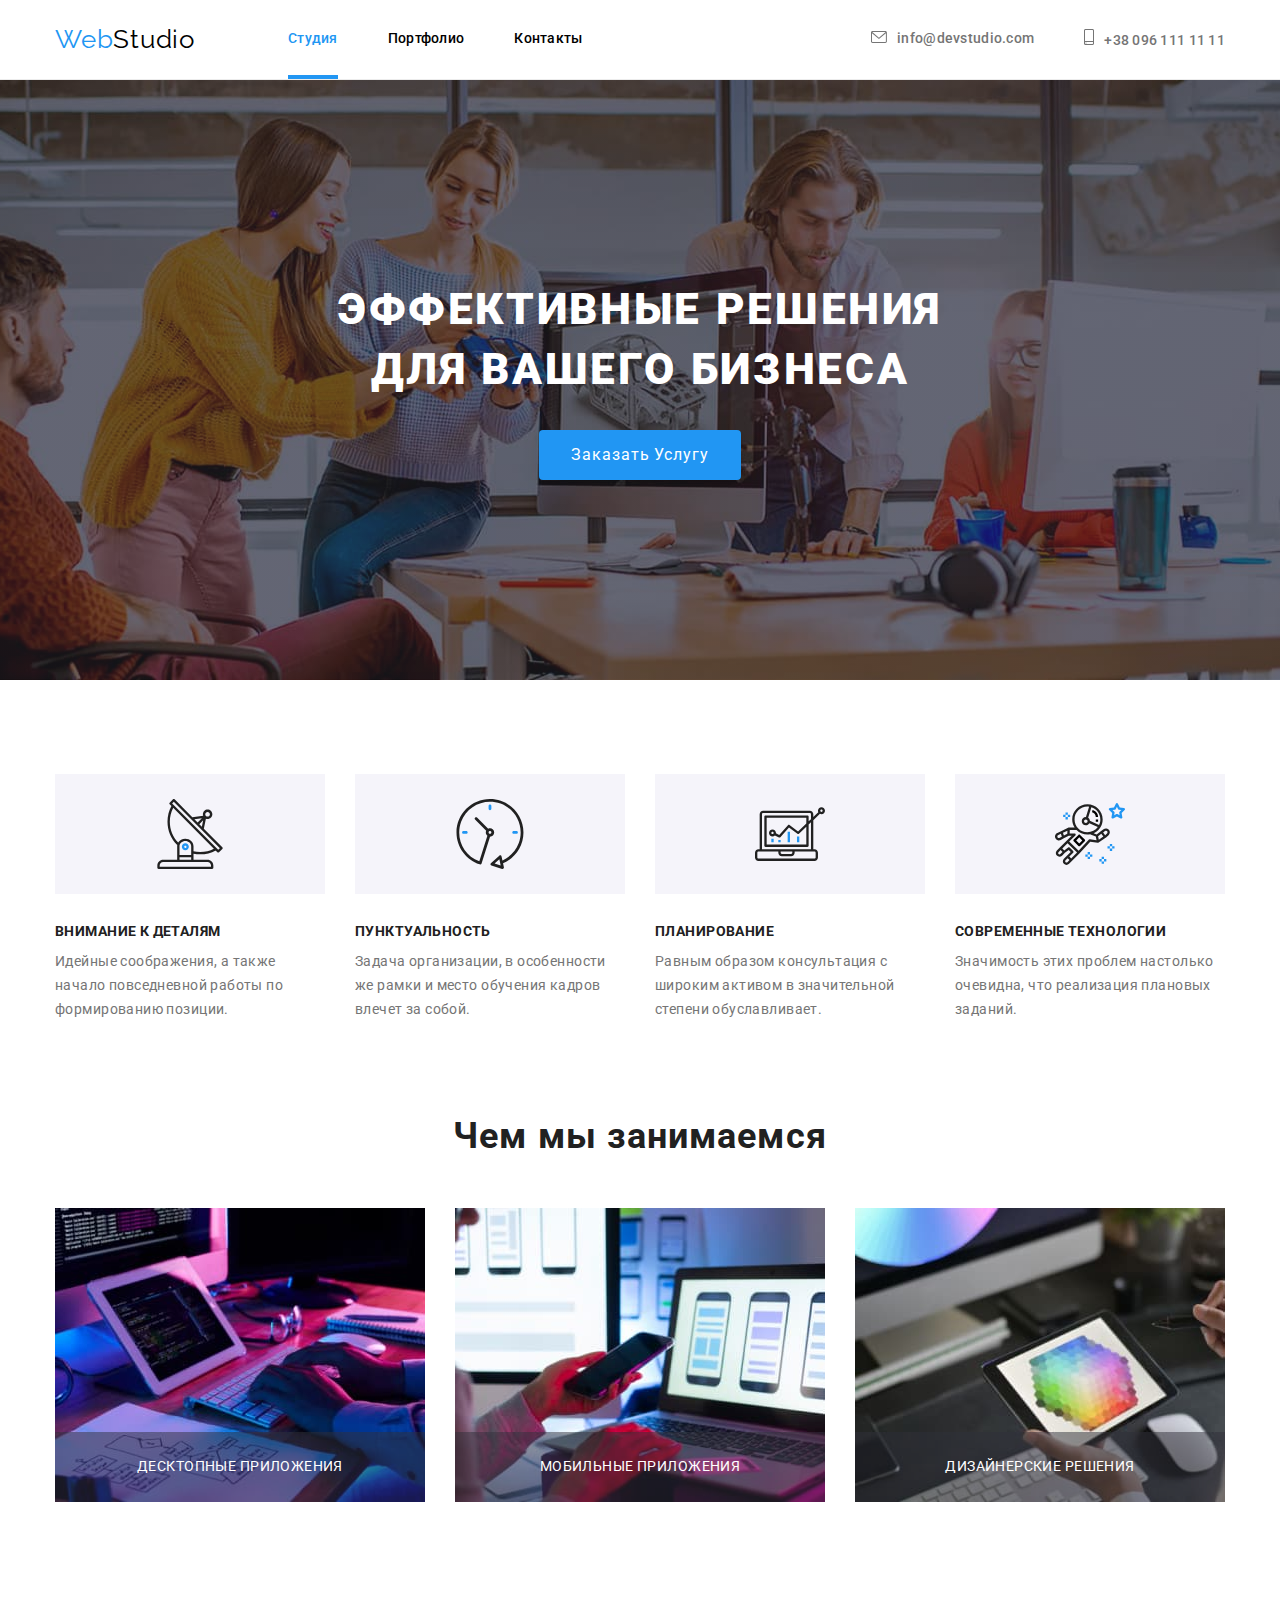
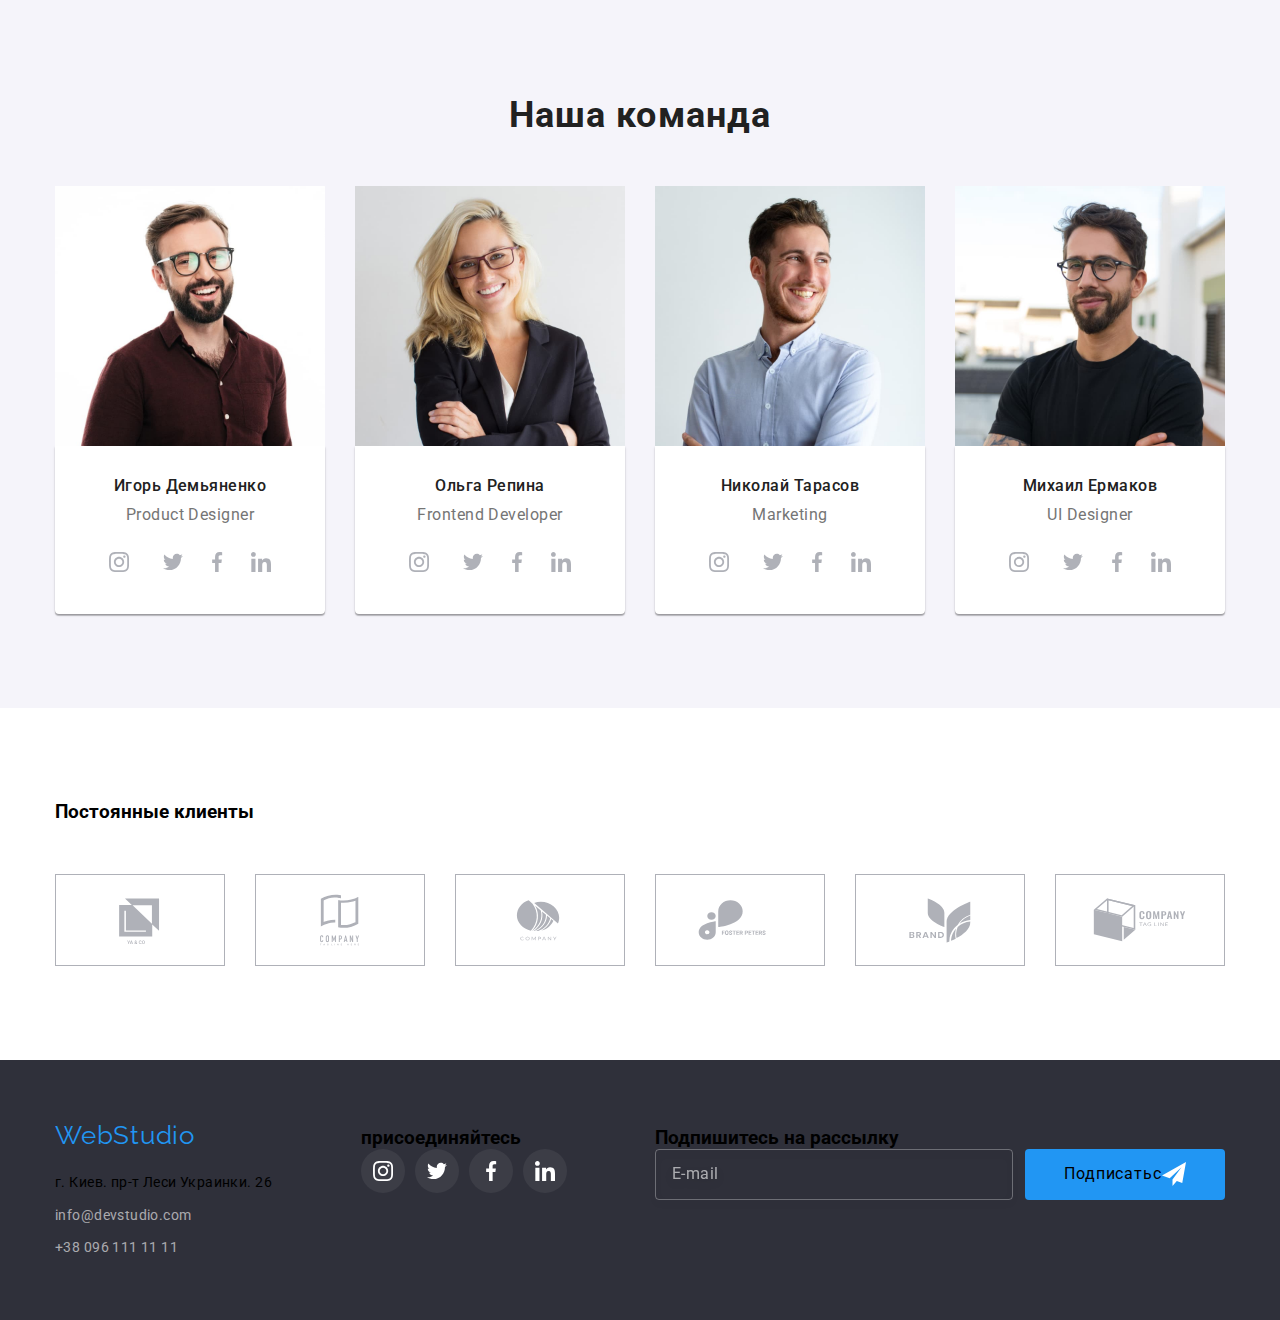
==== index.html @ 39403538 "start work with BEM" ====
<!DOCTYPE html>
<html lang="ru">
  <head>
    <meta charset="UTF-8" />
    <meta http-equiv="X-UA-Compatible" content="IE=edge" />
    <meta name="viewport" content="width=device-width, initial-scale=1.0" />
    <title>WebStudio</title>
    <link rel="stylesheet" href="https://fonts.googleapis.com/css2?family=Raleway:wght@700&family=Roboto:wght@400;500;700;900&display=swap">
    <link rel="stylesheet" href="https://cdnjs.cloudflare.com/ajax/libs/modern-normalize/1.0.0/modern-normalize.min.css" />
    <link rel="stylesheet" href="./style.css">
    <link rel="stylesheet" href="./css/main.min.css">
  </head>
  <body>
    <!--main header-->
    <header class="head">
      <div class="head__elements container">
      <a class="logo head__logo link" href="WebStudio">Web<span class="logo__word logo__word--dark">Studio</span></a>
      <nav>
        <ul class="nav-list nav list">
          <li class="nav__item"><a class="nav__link nav__link--active link" href="./index.html">Студия</a></li>
          <li class="nav__item"><a class="nav__link link" href="./portfolio.html">Портфолио</a></li>
          <li class="nav__item"><a class="nav__link link" href="Контакты">Контакты</a></li>
        </ul> 
      </nav>
        <ul class="contacts head__contacts list">
        <li class="contacts__item"><a class="contacts__link link" href="mailto:info@devstudio.com">
          <svg class="contacts__icon" width="16px" height="12px">
            <use href="./images/icons.svg#icon-envelope"></use>
          </svg>info@devstudio.com</a></li>
        <li class="contacts__item"><a class="contacts__link link" href="tel:+380961111111">
          <svg class="contacts__icon" width="10px" height="16px">
            <use href="./images/icons.svg#icon-smartphone"></use>
          </svg>+38 096 111 11 11</a></li>
      </ul>
    </div>
    </header>
    <main>
    <!--main section 1 hero-->
        <section class="hero">
          <div class="container">
          <h1 class="hero__title" > Эффективные решения для вашего бизнеса</h1>
          <button class="btn__hero btn" type="button" data-modal-open >Заказать услугу</button>
        </div>
      </section>
        <!--main section 2 features-->
        <section class="section">
          <div class="container">
           <h2 class="second-title visually-hidden" >Как ми роботаем</h2>
           <ul class="specialiti list">
             <li class="specialiti__item specialiti__item--features">
               <div class="specialiti__icons">
                 <svg width="70px" height="70px">
                  <use href="./images/icons.svg#icon-antenna" ></use>
                 </svg>
               </div>
              <h3 class="specialiti__title-features third-title">Внимание к деталям</h3>
             <p class="specialiti__text-features">Идейные соображения, а также начало повседневной работы по формированию позиции.</p>
             </li>
             <li class="specialiti__item specialiti__item--features">
              <div class="specialiti__icons">
                <svg width="70px" height="70px">
                  <use href="./images/icons.svg#icon-clock" ></use>
                </svg>
              </div> 
              <h3 class="specialiti__title-features third-title">Пунктуальность</h3>
             <p class="specialiti__text-features">Задача организации, в особенности же рамки и место обучения кадров влечет за собой.</p>
             </li>
             <li class="specialiti__item specialiti__item--features">
              <div class="specialiti__icons">
                <svg width="70px" height="70px">
                  <use href="./images/icons.svg#icon-diagram"></use>
                </svg>
              </div>
              <h3 class="specialiti__title-features third-title">Планирование</h3>
             <p class="specialiti__text-features">Равным образом консультация с широким активом в значительной степени обуславливает.</p>
             </li>    
             <li class="specialiti__item specialiti__item--features">
              <div class="specialiti__icons">
                <svg width="70px" height="70px">
                  <use href="./images/icons.svg#icon-astronaut"></use>
                </svg>
              </div> 
              <h3 class="specialiti__title-features third-title">Современные технологии</h3>
             <p class="specialiti__text-features">Значимость этих проблем настолько очевидна, что реализация плановых заданий.</p>
             </li>        
            </ul> 
            </div>
          </section>
          <!--main section 3 what wi do-->
            <section class="section-what-we-do">
             <div class="container">
              <h2  class="second-title second-title--what-we-do">Чем мы занимаемся</h2>
             <ul class="grade list">
                 <li class="grade__item">
                  <div class="grade__blok">
                    <img src="images/box1.jpg" alt="фото роботи на компётере"
                   width="370" height="294">
                   <p class="grade__text">Десктопные приложения</p>
                  </div>
                </li>
                 <li class="grade__item">
                 <div class="grade__blok">
                   <img src="images/box2.jpg" alt="фото роботи на компётере2"
                   width="370" height="294">
                   <p class="grade__text">Мобильные приложения</p>
                 </div>
                </li>
                 <li class="grade__item">
                  <div class="grade__blok">
                   <img src="images/box3.jpg" alt="фото роботи на планшете"
                   width="370" height="294">
                    <p class="grade__text">Дизайнерские решения</p>
                 </div>
                 </li>
             </ul>
             </div>
            </section>
          <!--main section 4 our team-->
          <section class="section section-our-team">
             <div class="container">
             <h2 class="second-title second-title--our-team">Наша команда</h2>
            <ul class="specialiti list">
             <li class="specialiti__item">
               <img class="image" src="images/img1.jpg" alt="фото Игоря"
               width="270" height="260">
               <div class="specialiti__blok-text-elements">
               <h3 class="specialiti__title-our-team">Игорь Демьяненко</h3>
               <p class="specialiti__text-our-team" lang="en">Product Designer</p>
              <ul class="social-links list">
                <li class="social-links__item">
                  <a class="social-links__link social-links__link--our-team link" href="">
                    <svg class="social-links__icon" width="20px" height="20px">
                      <use href="./images/icons.svg#icon-instagram"></use>
                    </svg>
                  </a>
                </li>
                <li class="social-links">
                  <a class="social-links__link social-links__link--our-team link" href="">
                    <svg class="social-links__icon" width="20px" height="20px">
                      <use href="./images/icons.svg#icon-twitter"></use>
                    </svg>
                  </a>
                </li>
                <li class="social-links">
                  <a class="social-links__link social-links__link--our-team link" href="">
                    <svg class="social-links__icon" width="20px" height="20px">
                      <use href="./images/icons.svg#icon-facebook"></use>
                    </svg>
                  </a>
                </li>
                <li class="social-links">
                  <a class="social-links__link social-links__link--our-team link" href="">
                    <svg class="social-links__icon" width="20px" height="20px">
                      <use href="./images/icons.svg#icon-linkedin"></use>
                    </svg>
                  </a>
                </li>
              </ul>
              </div>
              </li>
             <li class="specialiti__item">
              <img class="image" src="images/img2.jpg" alt="фото Ольги"
              width="270" height="260">
              <div class="specialiti__blok-text-elements">
              <h3 class="specialiti__title-our-team">Ольга Репина</h3>
              <p class="specialiti__text-our-team" lang="en">Frontend Developer</p>
              <ul class="social-links list">
                <li class="social-links__item">
                  <a class="social-links__link social-links__link--our-team link" href="">
                    <svg class="social-links__icon" width="20px" height="20px">
                      <use href="./images/icons.svg#icon-instagram"></use>
                    </svg>
                  </a>
                </li>
                <li class="social-links">
                  <a class="social-links__link social-links__link--our-team link" href="">
                    <svg class="social-links__icon" width="20px" height="20px">
                      <use href="./images/icons.svg#icon-twitter"></use>
                    </svg>
                  </a>
                </li>
                <li class="social-links">
                  <a class="social-links__link social-links__link--our-team link" href="">
                    <svg class="social-links__icon" width="20px" height="20px">
                      <use href="./images/icons.svg#icon-facebook"></use>
                    </svg>
                  </a>
                </li>
                <li class="social-links">
                  <a class="social-links__link social-links__link--our-team link" href="">
                    <svg class="social-links__icon" width="20px" height="20px">
                      <use href="./images/icons.svg#icon-linkedin"></use>
                    </svg>
                  </a>
                </li>
              </ul>
              </div>
            </li>
             <li class="specialiti__item">
              <img class="image" src="images/img3.jpg" alt="фото Николая"
              width="270" height="260">
             <div class="specialiti__blok-text-elements">
              <h3 class="specialiti__title-our-team">Николай Тарасов</h3>
              <p class="specialiti__text-our-team" lang="en">Marketing</p>
            <ul class="social-links list">
              <li class="social-links__item">
                <a class="social-links__link social-links__link--our-team link" href="">
                  <svg class="social-links__icon" width="20px" height="20px">
                    <use href="./images/icons.svg#icon-instagram"></use>
                  </svg>
                </a>
              </li>
              <li class="social-links">
                <a class="social-links__link social-links__link--our-team link" href="">
                  <svg class="social-links__icon" width="20px" height="20px">
                    <use href="./images/icons.svg#icon-twitter"></use>
                  </svg>
                </a>
              </li>
              <li class="social-links">
                <a class="social-links__link social-links__link--our-team link" href="">
                  <svg class="social-links__icon" width="20px" height="20px">
                    <use href="./images/icons.svg#icon-facebook"></use>
                  </svg>
                </a>
              </li>
              <li class="social-links">
                <a class="social-links__link social-links__link--our-team link" href="">
                  <svg class="social-links__icon" width="20px" height="20px">
                    <use href="./images/icons.svg#icon-linkedin"></use>
                  </svg>
                </a>
              </li>
            </ul>
              </div>
            </li>
            <li class="specialiti__item">
              <img class="image" src="images/img4.jpg" alt="фото Михаила"
              width="270" height="260">
              <div class="specialiti__blok-text-elements">
              <h3 class="specialiti__title-our-team">Михаил Ермаков</h3>
              <p class="specialiti__text-our-team" lang="en">UI Designer</p>
              <ul class="social-links list">
                <li class="social-links__item">
                  <a class="social-links__link social-links__link--our-team link" href="">
                    <svg class="social-links__icon" width="20px" height="20px">
                      <use href="./images/icons.svg#icon-instagram"></use>
                    </svg>
                  </a>
                </li>
                <li class="social-links">
                  <a class="social-links__link social-links__link--our-team link" href="">
                    <svg class="social-links__icon" width="20px" height="20px">
                      <use href="./images/icons.svg#icon-twitter"></use>
                    </svg>
                  </a>
                </li>
                <li class="social-links">
                  <a class="social-links__link social-links__link--our-team link" href="">
                    <svg class="social-links__icon" width="20px" height="20px">
                      <use href="./images/icons.svg#icon-facebook"></use>
                    </svg>
                  </a>
                </li>
                <li class="social-links">
                  <a class="social-links__link social-links__link--our-team link" href="">
                    <svg class="social-links__icon" width="20px" height="20px">
                      <use href="./images/icons.svg#icon-linkedin"></use>
                    </svg>
                  </a>
                </li>
              </ul>
              </div>
            </li>
           </ul>
            </div>
          </section>
      <!--main section 5  regular customers -->
      <section class="section">
        <div class="container">
          <h3 class="title-section regular-customers-title">Постоянные клиенты</h3>
          <ul class="list regular-customers-list">
            <li class="regular-customers-item">
              <a class="regular-customers-links" href="">
                <svg class="regular-customers-icons" width="106px" height="60px">
                  <use href="./images/icons.svg#icon-compani-one"></use>
                </svg>
              </a>
            </li>
            <li class="regular-customers-item">
              <a class="regular-customers-links" href="">
                <svg class="regular-customers-icons" width="106px" height="60px">
                  <use href="./images/icons.svg#icon-compani-two"></use>
                </svg>
              </a>
            </li>
            <li class="regular-customers-item">
              <a class="regular-customers-links" href="">
                <svg class="regular-customers-icons" width="106px" height="60px">
                  <use href="./images/icons.svg#icon-compani-three"></use>
                </svg>
              </a>
            </li>
            <li class="regular-customers-item">
              <a class="regular-customers-links" href="">
                <svg class="regular-customers-icons" width="106px" height="60px">
                  <use href="./images/icons.svg#icon-compani-four"></use>
                </svg>
              </a>
            </li>
            <li class="regular-customers-item">
              <a class="regular-customers-links" href="">
                <svg class="regular-customers-icons" width="106px" height="60px">
                  <use href="./images/icons.svg#icon-compani-five"></use>
                </svg>
              </a>
            </li>
            <li class="regular-customers-item">
              <a class="regular-customers-links" href="">
                <svg class="regular-customers-icons" width="106px" height="60px">
                  <use href="./images/icons.svg#icon-compani-six"></use>
                </svg>
              </a>
            </li>
          </ul>
        </div>
      </section>
      </main>
      <!--main footer-->
      <footer class="vault">
        <div class="container">
          <div class="vault-section">
            <div>
        <a class="link logo logo-footer" href="WebStudio">Web<span class="logo-word-light">Studio</span></a>
        <address> 
         <ul class="list">
            <li class="vault-item"><a class="link google-address" href="https://goo.gl/maps/u1JJwSSeLyqYVt8B6" target="blank" rel="noreferrer noopener">г.
                Киев. пр-т
                Леси Украинки. 26</a></li>
            <li class="vault-item "><a class="link vault-contact" href="mailto:info@devstudio.com">info@devstudio.com</a></li>
            <li class="vault-item "><a class="link vault-contact" href="tel:+380961111111">+38 096 111 11 11</a></li>
          </ul>
        </address>
        </div>
        <div>
        <h3 class="title-features-and-vault title-vault">присоединяйтесь</h3>
        <ul class="vault-list-icons list">
          <li class="vault-item-icons">
            <a class="vault-social-links" href="">
              <svg class="vault-content-icons" width="20px" height="20px">
                <use href="./images/icons.svg#icon-instagram"></use>
              </svg>
            </a>
          </li>
          <li class="vault-item-icons">
            <a class="vault-social-links" href="">
              <svg class="vault-content-icons" width="20px" height="20px">
                <use href="./images/icons.svg#icon-twitter"></use>
              </svg>
            </a>
          </li>
          <li class="vault-item-icons">
            <a class="vault-social-links" href="">
              <svg class="vault-content-icons" width="20px" height="20px">
                <use href="./images/icons.svg#icon-facebook"></use>
              </svg>
            </a>
          </li>
          <li class="vault-item-icons">
            <a class="vault-social-links" href="">
              <svg class="vault-content-icons" width="20px" height="20px">
                <use href="./images/icons.svg#icon-linkedin"></use>
              </svg>
            </a>
          </li>
        </ul>
        </div>
        <div>
          <form class="form-vault" action="www.rect.com" name="our customers">
            <h3 class="title-features-and-vault title-vault">Подпишитесь на рассылку</h3>
            <span class="position-btn-input">
            <input class="vault-input" type="email" name="user-address-email" pattern="/^[]+@]+\.[]$/i" title="petrenko12p@gmail.com" placeholder="E-mail">
            <button class="vault-form-btn" type="submit">Подписатьс
              <svg class="vault-form-icon" width="24px" height="24px">
             <use href="./images/icons.svg#icon-telegram"></use>
             </svg></button>
             </span>
          </form>
        </div>
        </div>
      </div>
      </footer>
      <!--section modal window-->
      <div class="backdrop is-hidden" data-modal >
        <div class="modalwindow">
          <button class="modalwindow-btn-close" type="button" data-modal-close >
          <svg class="close-button" width="18px" height="18px" >
            <use href="./images/icons.svg#icon-close-black" ></use>
          </svg>
         </button>
         <form class="form" action="www.bigboss.com" name="our customers" >
          <h1 class="title-form">Оставьте свои данные, мы вам перезвоним</h1>
         <label class="discription-text-label">
          Имя
         <span class="form-box-svg">
          <input class="discription-input" autofocus type="text" name="user-name" pattern="[A-Za-zА-Яа-я ]{100}+" title="Петро Петренко">
          <svg class="form-icon" width="18px" height="18px">
            <use href="./images/icons.svg#icon-person-black"></use>
           </svg>
         </span>
          </label>
         <label class="discription-text-label">
          Телефон
         <span class="form-box-svg"> 
          <input class="discription-input" type="tel" name="user-phone" pattern="[0-9]{3}-[0-9]{3}-[0-9]{2}-[0-9]{2}" title="099-099-00-99">
          <svg class="form-icon" width="18px" height="18px">
            <use href="./images/icons.svg#icon-phone-black"></use>
          </svg>
         </span>
         </label>
         <label class="discription-text-label">
          Почта
         <span class="form-box-svg">
          <input class="discription-input" type="email" name="user-address-email" pattern="/^[]+@]+\.[]$/i" title="petrenko12p@gmail.com">
          <svg class="form-icon" width="18px" height="18px">
            <use href="./images/icons.svg#icon-email-black"></use>
          </svg>
         </span>
         </label>
         <label class="discription-text-label">
          Комментарий
          <textarea class="comment" name="user-comment" placeholder="Введите текст"></textarea>
         </label>
          <label class="label-checkebox ">
          <input class="input-checkebox visually-hidden" type="checkbox" >
          <svg class="icon-checekebox" width="11px" height="8px">
               <use href="./images/icons.svg#icon-vector"></use>
          </svg>
        
          Соглашаюсь с рассылкой и принимаю 
          <a class="link-checkebox" href="#">Условия договора</a>
         </label>
          <button class="btn-form" type="submit">Отправить</button>
         </form>
        </div>
      </div>
      <script src="./js/modal.js"></script>
  </body>
</html>
---- style.css ----
:root {
  --hover-focus-color-others: #2196f3;
  --hover-focus-color-importmant-button: #188ce8;
  --akcent-color: #2196f3;
  --title-color-light: #ffffff;
  --title-color-dark: #212121;
  --text-color-dark: #757575;
  --contacts-color-dark: #757575;
  --contacts-color-light: rgba(255, 255, 255, 0.6);
  --logo-word-dark: #000000;
  --logo-word-light: #ffffff;
  --text-color-light: #ffffff;
  --border-color: #ececec;
  --background-color: #f5f4fa;
  --transition-duration: 250ms;
  --transition-timing-function: cubic-bezier(0.4, 0, 0.2, 1);
}
body {
  font-family: "roboto", sans-serif;
  margin: 0;
}
h1,
h2,
h3,
h4,
h5,
h6,
ul,
p {
  margin: 0;
  padding: 0;
}
.image {
  display: block;
}
address {
  font-style: inherit;
}
.container {
  width: 1200px;
  padding-left: 15px;
  padding-right: 15px;
  margin: 0 auto;
}
.section {
  padding-top: 94px;
  padding-bottom: 94px;
}
.list {
  list-style: none;
}
.link {
  text-decoration: none;
}
.second-title {
  font-size: 36px;
  line-height: 1.17;
  text-align: center;
  letter-spacing: 0.03em;
  color: var(--title-color-dark);
}
.third-title {
  font-size: 14px;
  line-height: 1.14;
  letter-spacing: 0.03em;
  text-transform: uppercase;
}
.visually-hidden {
  position: absolute;
  width: 1px;
  height: 1px;
  overflow: hidden;
  border: 0;
  padding: 0;
  clip: rect(0, 0, 0, 0);
  clip-path: inset(50%);
  margin: -1px;
}
.logo__word--light {
  color: var(--logo-word-light);
}

/*----------------------------main and portfolio page header ---------------------------*/
.head {
  padding-top: 24px;
  padding-bottom: 24px;
  align-items: center;
  border-bottom: 1px solid var(--border-color);
}
.head__elements {
  display: flex;
  align-items: center;
}
.logo {
  font-family: "Raleway", sans-serif;
  font-size: 26px;
  line-height: 1.19em;
  letter-spacing: 0.03em;
  color: var(--akcent-color);
}
.head__logo {
  margin-right: 93px;
}
.logo__word {
  display: inline-block;
}

.logo__word--dark {
  color: var(--logo-word-dark);
}
.nav-list {
  display: flex;
}
.nav__item {
  font-weight: 500;
  font-size: 14px;
  line-height: 1.14;
  letter-spacing: 0.02em;
  text-transform: capitalize;
  position: relative;
  color: var(--title-color-third);
}
.nav__item:not(:last-child) {
  margin-right: 50px;
}
.nav__link {
  transition: color var(--transition-duration) var(--transition-timing-function);
  color: currentColor;
}
.nav__link:hover,
.nav__link:focus {
  color: var(--hover-focus-color-others);
}
.nav__link--active {
  color: var(--hover-focus-color-others);
}
.nav__link--active::after {
  content: "";
  width: 100%;
  height: 4px;
  background-color: var(--akcent-color);
  display: block;
  position: absolute;
  bottom: -32px;
}
.head__contacts {
  margin-left: auto;
  display: flex;
  justify-content: center;
  align-items: center;
}
.contacts__item {
  font-weight: 500;
  font-size: 14px;
  line-height: 1.14;
  letter-spacing: 0.02em;
  color: var(--contacts-color-dark);
}
.contacts__item:not(:last-child) {
  margin-right: 50px;
}
.contacts__link {
  transition: color var(--transition-duration) var(--transition-timing-function);
  color: currentColor;
}
.contacts__link:hover,
.contacts__link:focus {
  color: var(--hover-focus-color-others);
}
.contacts__link:hover .contacts__icon,
.contacts__link:focus .contacts__icon {
  fill: var(--hover-focus-color-others);
}
.contacts__icon {
  margin-right: 10px;
  fill: var(--contacts-color-dark);
  transition: fill var(--transition-duration) var(--transition-timing-function);
}
/*-----------------------------main page section 1 hero------------------------------*/
.hero {
  padding-top: 200px;
  padding-bottom: 200px;
  background-color: #2f303a;
  background-image: linear-gradient(
      rgba(47, 48, 58, 0.4),
      rgba(47, 48, 58, 0.4)
    ),
    url(../images/bg-img.jpg);
  background-repeat: no-repeat;
  background-position: center;
  background-size: cover;
}
.hero__title {
  display: block;
  margin: 0 auto;
  margin-bottom: 30px;
  width: 696px;
  font-weight: 900;
  font-size: 44px;
  line-height: 1.36;
  text-align: center;
  text-transform: uppercase;
  letter-spacing: 0.06em;
  color: var(--title-color-light);
}
.btn {
  font-family: inherit;
  text-align: center;
  text-transform: capitalize;
  border: 0;
  border-radius: 4px;
  cursor: pointer;
  color: var(--title-color-third);
  background-color: var(--background-color);
  transition: color var(--transition-duration) var(--transition-timing-function),
    background-color var(--transition-duration)
      var(--transition-timing-function),
    box-shadow var(--transition-duration) var(--transition-timing-function);
}

.btn__hero {
  display: block;
  margin: 0 auto;
  padding: 10px 32px;
  line-height: 1.88;
  letter-spacing: 0.06em;
  background-color: var(--akcent-color);
  color: var(--text-color-light);
  box-shadow: 0px 4px 4px rgba(0, 0, 0, 0.15);
}
.btn__hero:hover,
.btn__hero:focus {
  background-color: var(--hover-focus-color-importmant-button);
}

/*---------------------------main page section 2 features----------------------*/
.specialiti {
  display: flex;
}
.specialiti__item {
  margin-right: 30px;
}
.specialiti__item:nth-child(4n + 4) {
  margin-right: 0px;
}
.specialiti__item--features {
  width: 270px;
}
.specialiti__icons {
  background-color: var(--background-color);
  margin-bottom: 30px;
  height: 120px;
  padding: 25px 100px;
}
.specialiti__title-features {
  margin-bottom: 10px;
  color: var(--title-color-dark);
}
.specialiti__text-features {
  letter-spacing: 0.03em;
  font-size: 14px;
  line-height: 1.71;
  color: var(--text-color-dark);
}
/*  -----main page section 3------------- */
.section-what-we-do {
  padding-bottom: 94px;
}
.second-title--what-we-do {
  margin-bottom: 50px;
}
.grade {
  display: flex;
  flex-wrap: wrap;
  margin-top: -30px;
  margin-left: -30px;
}
.grade__item {
  margin-top: 30px;
  margin-left: 30px;
  flex-basis: calc(100% / 3 - 30px);
}
.grade__blok {
  position: relative;
}
.grade__text {
  display: flex;
  justify-content: center;
  align-items: center;
  font-size: 14px;
  line-height: 1.14em;
  letter-spacing: 0.03em;
  text-transform: uppercase;
  color: var(--text-color-light);
  width: 100%;
  min-height: 70px;
  background-color: #2f303a80;
  position: absolute;
  top: 224px;
}
/*-------------------main page section 4 oue team---------------------------*/
.section-our-team {
  background-color: var(--background-color);
}
.second-title--our-team {
  margin-bottom: 50px;
}
.specialiti__item {
  margin-right: 30px;
}
.specialiti__item:nth-child(4n + 4) {
  margin-right: 0px;
}
.specialiti__blok-text-elements {
  box-shadow: 0px 1px 3px rgba(0, 0, 0, 0.12), 0px 1px 1px rgba(0, 0, 0, 0.14),
    0px 2px 1px rgba(0, 0, 0, 0.2);
  border-radius: 0px 0px 4px 4px;
  background-color: #ffffff;
  padding-top: 30px;
  padding-bottom: 30px;
}
.specialiti__title-our-team {
  font-weight: 500;
  font-size: 16px;
  line-height: 1.19;
  letter-spacing: 0.03em;
  color: var(--title-color-dark);
  text-align: center;
  margin-bottom: 10px;
}
.specialiti__text-our-team {
  font-size: 16px;
  line-height: 1.19;
  letter-spacing: 0.03em;
  color: var(--text-color-dark);
  text-align: center;
  margin-bottom: 16px;
}
.social-links {
  display: flex;
  justify-content: center;
}
.social-links__item {
  display: flex;
  justify-content: center;
  align-items: center;
}
.social-links__item:not(:last-child) {
  margin-right: 10px;
}
.social-links__link {
  width: 44px;
  height: 44px;
  border-radius: 50%;
  transition: background-color var(--transition-duration)
    var(--transition-timing-function);
}
.social-links__icon {
  width: 44px;
  height: 44px;
  fill: #afb1b8;
  padding: 12px;
  transition: fill var(--transition-duration) var(--transition-timing-function);
}
.social-links__link--our-team:hover,
.social-links__link--our-team:focus {
  background-color: var(--hover-focus-color-others);
}
.social-links__link--our-team:hover .social-links__icon,
.social-links__link--our-team:focus .social-links__icon {
  fill: #ffffff;
}

/* ------------------main page section 5 regular customers---------------- */
.regular-customers-title {
  margin-bottom: 50px;
}
.regular-customers-list {
  display: flex;
}

.regular-customers-item {
  width: 170px;
  height: 92px;
}
.regular-customers-item:not(:last-child) {
  margin-right: 30px;
}
.regular-customers-links {
  width: 100%;
  height: 100%;
  display: flex;
  border: 1px solid #afb1b8;
  padding: 16px 32px;
  transition: border-color var(--transition-duration)
    var(--transition-timing-function);
}
.regular-customers-icons {
  fill: #afb1b8;
  transition: fill var(--transition-duration) var(--transition-timing-function);
}
.regular-customers-links:hover,
.regular-customers-links:focus {
  border-color: var(--hover-focus-color-others);
}
.regular-customers-links:hover .regular-customers-icons,
.regular-customers-links:focus .regular-customers-icons {
  fill: var(--hover-focus-color-others);
}
/*--------------------------------main and portfolio footer-------------------*/
.vault {
  background-color: #2f303a;
  padding-top: 60px;
  padding-bottom: 60px;
}
.vault-section {
  display: flex;
  align-items: baseline;
  justify-content: space-between;
}
.logo-footer {
  display: block;
  margin-bottom: 20px;
}
.vault-item {
  font-size: 14px;
  line-height: 1.71em;
  letter-spacing: 0.03em;
}
.google-address {
  transition: color var(--transition-duration) var(--transition-timing-function);
}
.vault-contact {
  transition: color var(--transition-duration) var(--transition-timing-function);
}
.vault-item > a.link.google-address {
  color: var(--color-text);
}
.vault-item > a.link.google-address:hover,
.vault-item > a.link.google-address:focus {
  color: var(--hover-focus-color-others);
}
.vault-item:not(:last-child) {
  margin-bottom: 9px;
}
.vault-item > a:link {
  color: var(--contacts-color-light);
}
.vault-item > a:hover,
.vault-item > a:focus {
  color: var(--hover-focus-color-others);
}
.title-vault {
  color: var(--color-text);
}
.vault-list-icons {
  display: flex;
}
.vault-item-icons {
  display: flex;
  justify-content: center;
  align-items: center;
}
.vault-item-icons:not(:last-child) {
  margin-right: 10px;
}
.vault-social-links {
  width: 44px;
  height: 44px;
  border-radius: 50%;
  background-color: #ffffff10;
  transition: background-color var(--transition-duration)
    var(--transition-timing-function);
}
.vault-social-links:hover,
.vault-social-links:focus {
  background-color: var(--hover-focus-color-others);
}
.vault-content-icons {
  width: 44px;
  height: 44px;
  fill: #ffffff;
  padding: 12px;
}

.position-btn-input {
  display: flex;
}
.vault-input {
  cursor: pointer;
  min-width: 358px;
  min-height: 50px;
  margin-right: 12px;
  background-color: transparent;
  border: 1px solid rgba(255, 255, 255, 0.3);
  box-sizing: border-box;
  filter: drop-shadow(0px 4px 4px rgba(0, 0, 0, 0.15));
  border-radius: 4px;
  padding: 15px 16px;
  color: var(--akcent-color);
  transition: border-color var(--transition-duration)
    var(--transition-timing-function);
}
.vault-input::placeholder {
  font-size: 16px;
  line-height: 1.25em;
  letter-spacing: 0.03em;
  color: rgba(255, 255, 255, 0.6);
}
.vault-input:hover,
.vault-input:focus {
  border-color: var(--akcent-color);
}
.vault-form-btn {
  min-width: 200px;
  min-height: 50px;
  background-color: var(--akcent-color);
  border-color: var(--akcent-color);
  border-radius: 4px;
  border: 0px;
  font-size: 16px;
  line-height: 1.88em;
  letter-spacing: 0.06em;
  color: var(--color-text);
  padding: 0px;
  transition: background-color var(--transition-duration)
    var(--transition-timing-function);
  display: flex;
  justify-content: center;
  align-items: center;
}
.vault-form-btn:hover,
.vault-form-btn:focus {
  background-color: var(--hover-focus-color-importmant-button);
}
/* ---------modal window----------------- */
.backdrop {
  width: 100vw;
  height: 100vh;
  background-color: rgba(0, 0, 0, 0.2);
  position: fixed;
  top: 0;
  transition: opacity var(--transition-duration)
      var(--transition-timing-function),
    visibility var(--transition-duration) var(--transition-timing-function);
}
.backdrop.is-hidden {
  visibility: hidden;
  opacity: 0;
  pointer-events: none;
}
.backdrop.is-hidden .modalwindow {
  transform: scale(0.3);
  transition: transform var(--transition-duration)
    var(--transition-timing-function);
}
.modalwindow {
  width: 528px;
  min-height: 510px;
  background-color: #ffffff;
  position: absolute;
  top: 50%;
  left: 50%;
  box-shadow: 0px 1px 3px rgba(0, 0, 0, 0.12), 0px 1px 1px rgba(0, 0, 0, 0.14),
    0px 2px 1px rgba(0, 0, 0, 0.2);
  border-radius: 4px;
  transform: translate(-50%, -50%) scale(1);
  transition: transform var(--transition-duration)
    var(--transition-timing-function);
}
.modalwindow-btn-close {
  width: 30px;
  height: 30px;
  border-color: #00000010;
  border-radius: 50%;
  background-color: #ffffff;
  display: flex;
  justify-content: center;
  align-items: center;
  position: absolute;
  top: 12px;
  right: 8px;
  box-shadow: 0px 1px 3px rgba(0, 0, 0, 0.12);
  transition: border-color var(--transition-duration)
      var(--transition-timing-function),
    fill var(--transition-duration) var(--transition-timing-function),
    box-shadow var(--transition-duration) var(--transition-timing-function);
}
.modalwindow-btn-close:hover,
.modalwindow-btn-close:focus {
  box-shadow: 0px 1px 1px rgba(0, 0, 0, 0.14), 0px 2px 1px rgba(0, 0, 0, 0.2);
  outline: none;
  fill: var(--hover-focus-color-others);
}
/* ----------------form--------------------- */
.form {
  width: 100%;
  height: 100%;
  padding: 40px;
  display: flex;
  flex-direction: column;
}
.title-form {
  font-size: 20px;
  line-height: 1.15em;
  text-align: center;
  letter-spacing: 0.03em;
  color: #212121;
  margin-bottom: 12px;
}
.discription-text-label {
  font-size: 12px;
  line-height: 1.17em;
  letter-spacing: 0.01em;
  color: #757575;
}
.discription-text-label:not(:last-child) {
  margin-bottom: 10px;
}
.form-box-svg {
  display: block;
  position: relative;
}
.discription-input,
.comment {
  cursor: pointer;
  width: 100%;
  min-height: 40px;
  border: 1px solid rgba(33, 33, 33, 0.2);
  border-radius: 4px;
  padding: 12px 12px 12px 30px;
  transition: border-color var(--transition-duration)
    var(--transition-timing-function);
}
.comment {
  padding-left: 16px;
  resize: none;
  min-height: 120px;
}
.comment::placeholder {
  font-size: 14px;
  line-height: 1.14em;
  letter-spacing: 0.01em;
  color: rgba(117, 117, 117, 0.5);
}
.discription-input:hover + .form-icon,
.discription-input:focus + .form-icon {
  fill: var(--akcent-color);
}
.discription-input:hover,
.discription-input:focus,
.comment:hover,
.comment:focus {
  border-color: var(--akcent-color);
  outline: none;
}
.form-icon {
  position: absolute;
  left: 12px;
  top: 50%;
  transform: translateY(-50%);
  transition: fill var(--transition-duration) var(--transition-timing-function);
}

.label-checkebox {
  font-size: 14px;
  line-height: 1.71em;
  letter-spacing: 0.03em;
  color: #757575;
  display: flex;
  justify-content: center;
  align-items: center;
  margin-bottom: 30px;
  position: relative;
}

.icon-checekebox {
  display: block;
  cursor: pointer;
  width: 16px;
  height: 16px;
  margin-right: 7px;
  border: 2px solid #212121;
  border-radius: 4px;
  background-color: #ffffff;
  fill: transparent;
  transition: background-color var(--transition-duration)
      var(--transition-timing-function),
    box-shadow var(--transition-duration) var(--transition-timing-function);
}

.input-checkebox:hover + .icon-checekebox,
.input-checkebox:focus + .icon-checekebox {
  box-shadow: 0px 1px 2px var(--akcent-color), 0px 2px 7px var(--akcent-color);
}
.input-checkebox:checked + .icon-checekebox {
  border: none;
  background-color: var(--akcent-color);
  fill: #ffffff;
}
.link-checkebox {
  cursor: pointer;
  color: var(--akcent-color);
  display: block;
  margin-left: 5px;
  position: relative;
}
.link-checkebox:hover,
.link-checkebox:focus {
  outline-color: var(--hover-focus-color-importmant-button);
}
.link-checkebox::after {
  content: "";
  display: block;
  width: 100%;
  height: 1px;
  background-color: var(--akcent-color);
  position: absolute;
  bottom: 3px;
}
.btn-form {
  align-self: center;
  min-width: 200px;
  min-height: 50px;
  background-color: var(--akcent-color);
  border-radius: 4px;
  border: 0;
  outline-color: transparent;
  font-size: 16px;
  line-height: 1.88em;
  text-align: center;
  letter-spacing: 0.06em;
  color: var(--color-text);
  border-color: var(--akcent-color);
  transition: background-color var(--transition-duration)
    var(--transition-timing-function);
}
.btn-form:hover,
.btn-form:hover {
  outline-color: var(--hover-focus-color-importmant-button);
  background-color: var(--hover-focus-color-importmant-button);
}
/*-----------------------------portfolio section 1 button----------------------------*/
.btn-list {
  display: flex;
  justify-content: center;
  margin-bottom: 50px;
}
/* .btn-item:not(:last-child) {
  margin-right: 8px;
  letter-spacing: 0.03em;
  padding: 6px 22px;
  font-weight: 500;
  font-size: 16px;
  line-height: 1.63;
}
.btn:hover,
.btn:focus {
  background-color: red;
  color: var(--color-text);
  box-shadow: 0px 3px 1px rgba(0, 0, 0, 0.1), 0px 1px 2px rgba(0, 0, 0, 0.08),
    0px 2px 2px rgba(0, 0, 0, 0.12);
} */
/*-------------------------portfolio section 2 projects--------------------------------*/

.list-project {
  display: flex;
  flex-wrap: wrap;
  margin-top: -30px;
  margin-left: -30px;
}
.item-project {
  margin-top: 30px;
  margin-left: 30px;
  flex-basis: calc(100% / 3 - 30px);
  text-transform: capitalize;
  transition: transform var(--transition-duration)
    var(--transition-timing-function);
}
.links-project {
  display: block;
  transition: box-shadow var(--transition-duration)
    var(--transition-timing-function);
}
.links-project:hover,
.links-project:focus {
  box-shadow: 0px 1px 1px rgba(0, 0, 0, 0.12), 0px 4px 4px rgba(0, 0, 0, 0.06),
    1px 4px 6px rgba(0, 0, 0, 0.16);
}
.links-project:hover .project-bloc-text-overflow,
.links-project:focus .project-bloc-text-overflow {
  transform: translateY(0);
}
.project-bloc {
  position: relative;
  overflow: hidden;
}
.project-bloc-text-overflow {
  font-size: 18px;
  line-height: 1.56em;
  letter-spacing: 0.03em;
  color: var(--color-text);
  padding: 63px 24px;
  position: absolute;
  width: 100%;
  height: 100%;
  background-color: #2196f390;
  top: 0;
  left: 0;
  transform: translateY(100%);
  transition: transform var(--transition-duration)
    var(--transition-timing-function);
}

.texts-elements-project {
  padding: 19px 23px;
  background-color: #fff;
  border-right: 1px solid #eeeeee;
  border-bottom: 1px solid #eeeeee;
  border-left: 1px solid #eeeeee;
}
.title-project {
  font-size: 18px;
  line-height: 2;
  letter-spacing: 0.03em;
  color: var(--title-color-third);
}
.text-project {
  font-size: 16px;
  line-height: 1.88;
  letter-spacing: 0.03em;
  color: var(--text-color);
}
---- css/main.min.css ----
/* No CSS *//*# sourceMappingURL=main.min.css.map */
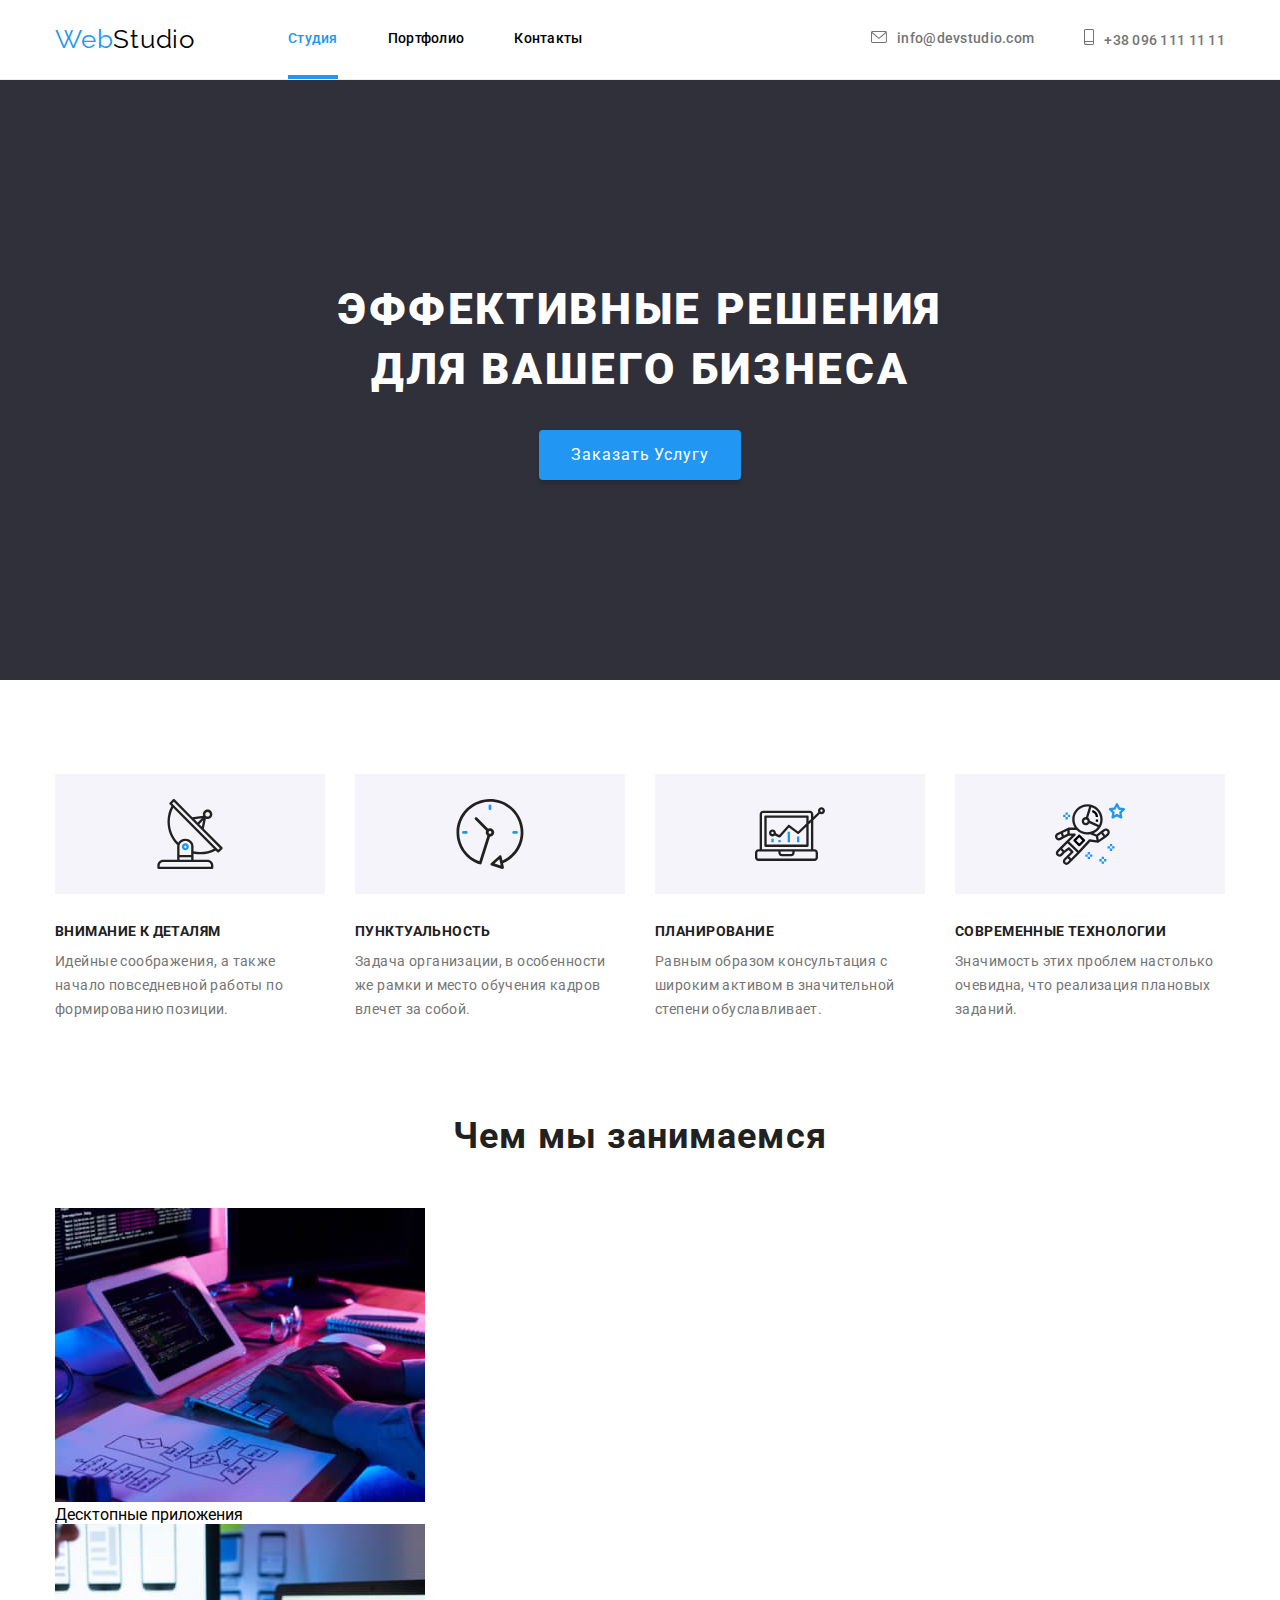
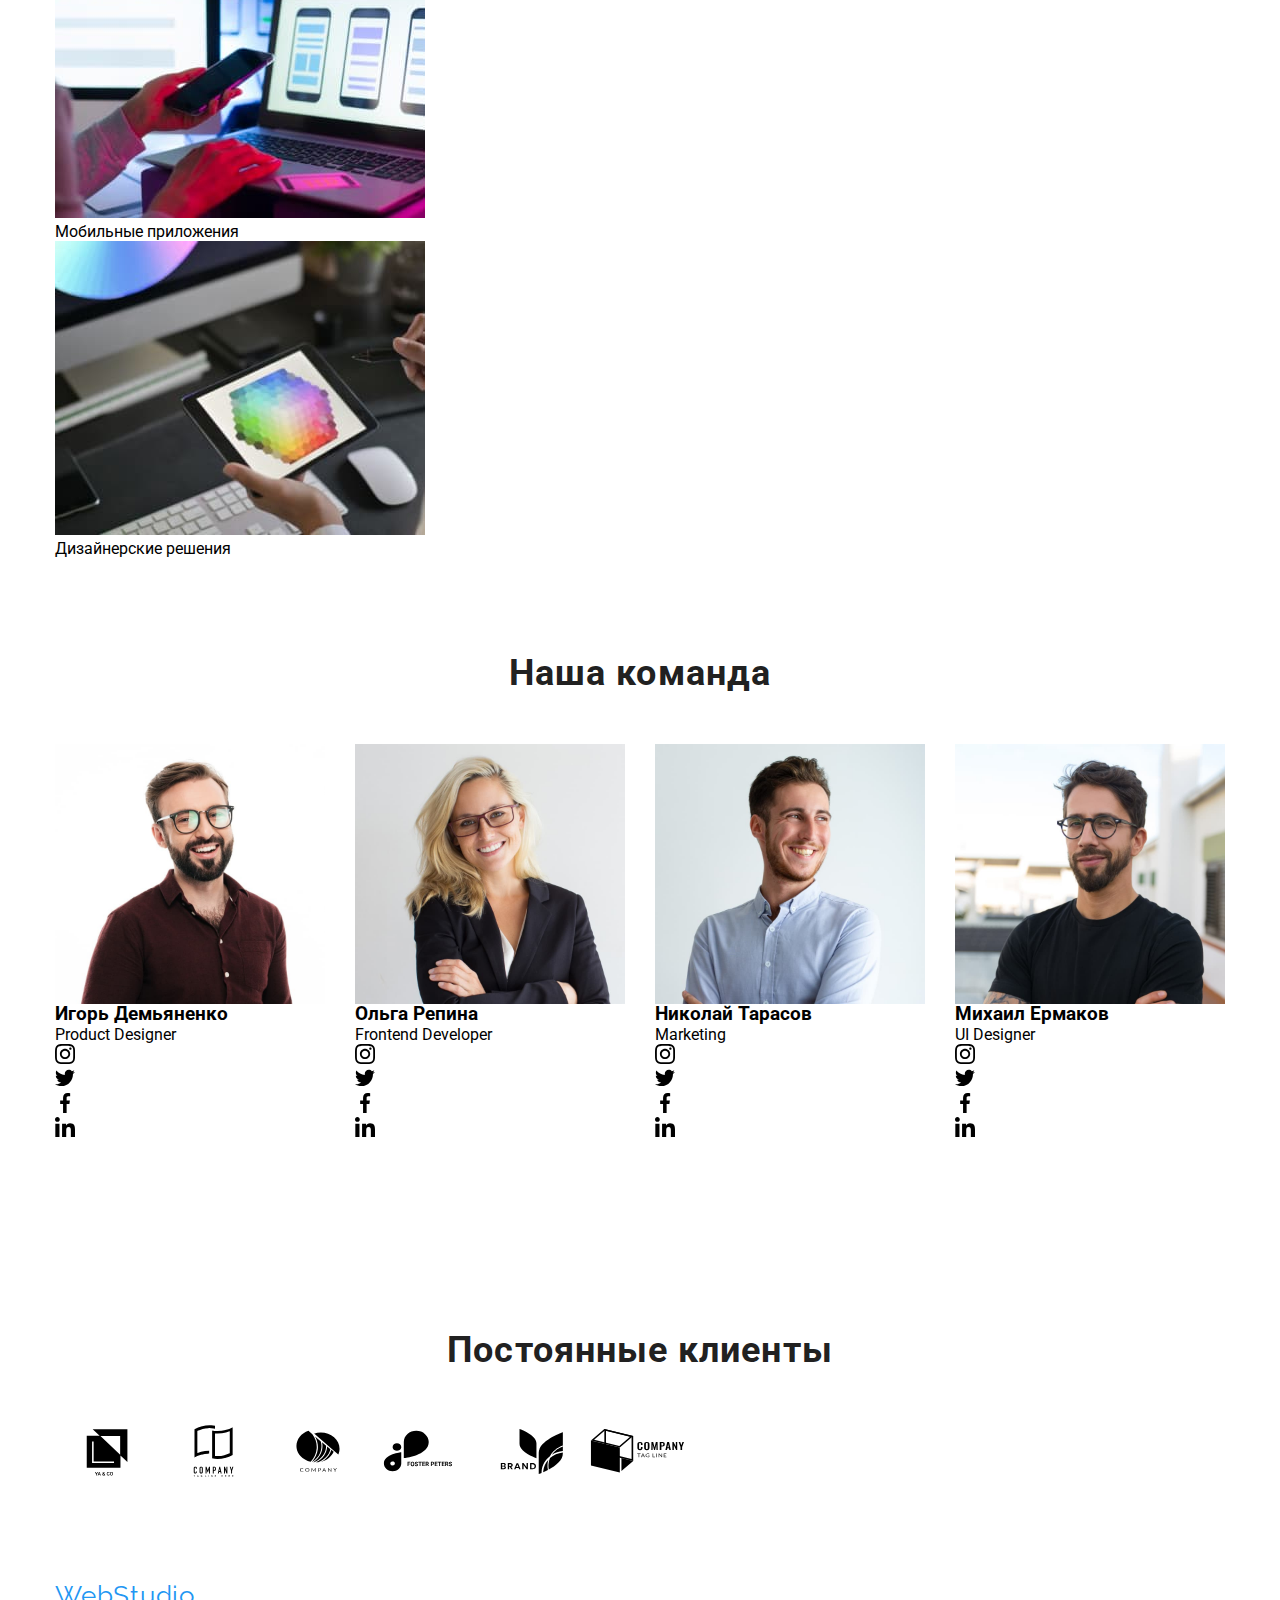
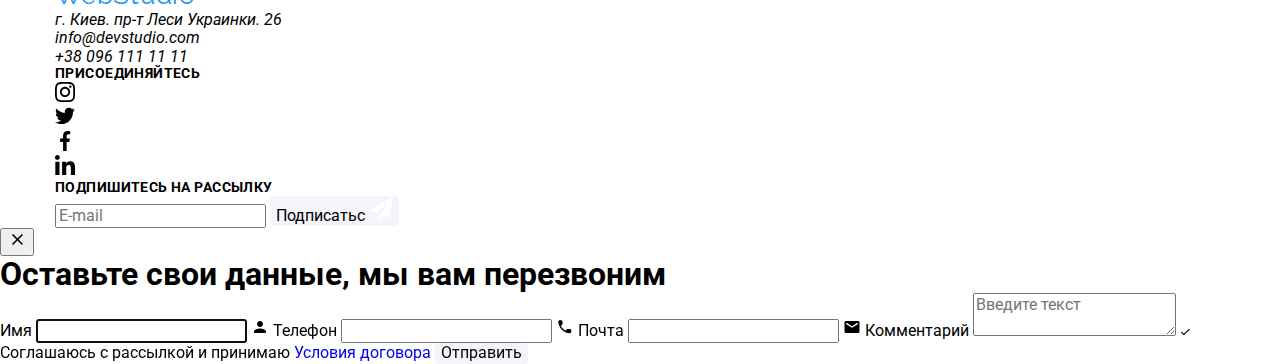
==== commit 60c0a450: "finish bem start sass" ====
--- a/index.html
+++ b/index.html
@@ -7,22 +7,22 @@
     <title>WebStudio</title>
     <link rel="stylesheet" href="https://fonts.googleapis.com/css2?family=Raleway:wght@700&family=Roboto:wght@400;500;700;900&display=swap">
     <link rel="stylesheet" href="https://cdnjs.cloudflare.com/ajax/libs/modern-normalize/1.0.0/modern-normalize.min.css" />
-    <link rel="stylesheet" href="./style.css">
+    <!-- <link rel="stylesheet" href="./style.css"> -->
     <link rel="stylesheet" href="./css/main.min.css">
   </head>
-  <body>
+  <body class="body">
     <!--main header-->
     <header class="head">
       <div class="head__elements container">
       <a class="logo head__logo link" href="WebStudio">Web<span class="logo__word logo__word--dark">Studio</span></a>
       <nav>
-        <ul class="nav-list nav list">
+        <ul class="nav-list nav list no-size">
           <li class="nav__item"><a class="nav__link nav__link--active link" href="./index.html">Студия</a></li>
           <li class="nav__item"><a class="nav__link link" href="./portfolio.html">Портфолио</a></li>
           <li class="nav__item"><a class="nav__link link" href="Контакты">Контакты</a></li>
         </ul> 
       </nav>
-        <ul class="contacts head__contacts list">
+        <ul class="contacts head__contacts list no-size">
         <li class="contacts__item"><a class="contacts__link link" href="mailto:info@devstudio.com">
           <svg class="contacts__icon" width="16px" height="12px">
             <use href="./images/icons.svg#icon-envelope"></use>
@@ -38,23 +38,23 @@
     <!--main section 1 hero-->
         <section class="hero">
           <div class="container">
-          <h1 class="hero__title" > Эффективные решения для вашего бизнеса</h1>
+          <h1 class="hero__title no-size" > Эффективные решения для вашего бизнеса</h1>
           <button class="btn__hero btn" type="button" data-modal-open >Заказать услугу</button>
         </div>
       </section>
         <!--main section 2 features-->
         <section class="section">
           <div class="container">
-           <h2 class="second-title visually-hidden" >Как ми роботаем</h2>
-           <ul class="specialiti list">
+           <h2 class="second-title visually-hidden no-size" >Как ми роботаем</h2>
+           <ul class="specialiti list no-size">
              <li class="specialiti__item specialiti__item--features">
                <div class="specialiti__icons">
                  <svg width="70px" height="70px">
                   <use href="./images/icons.svg#icon-antenna" ></use>
                  </svg>
                </div>
-              <h3 class="specialiti__title-features third-title">Внимание к деталям</h3>
-             <p class="specialiti__text-features">Идейные соображения, а также начало повседневной работы по формированию позиции.</p>
+              <h3 class="specialiti__title-features third-title no-size">Внимание к деталям</h3>
+             <p class="specialiti__text-features no-size">Идейные соображения, а также начало повседневной работы по формированию позиции.</p>
              </li>
              <li class="specialiti__item specialiti__item--features">
               <div class="specialiti__icons">
@@ -62,8 +62,8 @@
                   <use href="./images/icons.svg#icon-clock" ></use>
                 </svg>
               </div> 
-              <h3 class="specialiti__title-features third-title">Пунктуальность</h3>
-             <p class="specialiti__text-features">Задача организации, в особенности же рамки и место обучения кадров влечет за собой.</p>
+              <h3 class="specialiti__title-features third-title no-size">Пунктуальность</h3>
+             <p class="specialiti__text-features no-size">Задача организации, в особенности же рамки и место обучения кадров влечет за собой.</p>
              </li>
              <li class="specialiti__item specialiti__item--features">
               <div class="specialiti__icons">
@@ -71,8 +71,8 @@
                   <use href="./images/icons.svg#icon-diagram"></use>
                 </svg>
               </div>
-              <h3 class="specialiti__title-features third-title">Планирование</h3>
-             <p class="specialiti__text-features">Равным образом консультация с широким активом в значительной степени обуславливает.</p>
+              <h3 class="specialiti__title-features third-title no-size">Планирование</h3>
+             <p class="specialiti__text-features no-size">Равным образом консультация с широким активом в значительной степени обуславливает.</p>
              </li>    
              <li class="specialiti__item specialiti__item--features">
               <div class="specialiti__icons">
@@ -80,8 +80,8 @@
                   <use href="./images/icons.svg#icon-astronaut"></use>
                 </svg>
               </div> 
-              <h3 class="specialiti__title-features third-title">Современные технологии</h3>
-             <p class="specialiti__text-features">Значимость этих проблем настолько очевидна, что реализация плановых заданий.</p>
+              <h3 class="specialiti__title-features third-title no-size">Современные технологии</h3>
+             <p class="specialiti__text-features no-size">Значимость этих проблем настолько очевидна, что реализация плановых заданий.</p>
              </li>        
             </ul> 
             </div>
@@ -89,27 +89,27 @@
           <!--main section 3 what wi do-->
             <section class="section-what-we-do">
              <div class="container">
-              <h2  class="second-title second-title--what-we-do">Чем мы занимаемся</h2>
-             <ul class="grade list">
+              <h2  class="second-title second-title--margin-bottom no-size">Чем мы занимаемся</h2>
+             <ul class="grade list no-size">
                  <li class="grade__item">
                   <div class="grade__blok">
                     <img src="images/box1.jpg" alt="фото роботи на компётере"
                    width="370" height="294">
-                   <p class="grade__text">Десктопные приложения</p>
+                   <p class="grade__text no-size">Десктопные приложения</p>
                   </div>
                 </li>
                  <li class="grade__item">
                  <div class="grade__blok">
                    <img src="images/box2.jpg" alt="фото роботи на компётере2"
                    width="370" height="294">
-                   <p class="grade__text">Мобильные приложения</p>
+                   <p class="grade__text no-size">Мобильные приложения</p>
                  </div>
                 </li>
                  <li class="grade__item">
                   <div class="grade__blok">
                    <img src="images/box3.jpg" alt="фото роботи на планшете"
                    width="370" height="294">
-                    <p class="grade__text">Дизайнерские решения</p>
+                    <p class="grade__text no-size">Дизайнерские решения</p>
                  </div>
                  </li>
              </ul>
@@ -118,15 +118,15 @@
           <!--main section 4 our team-->
           <section class="section section-our-team">
              <div class="container">
-             <h2 class="second-title second-title--our-team">Наша команда</h2>
-            <ul class="specialiti list">
+             <h2 class="second-title second-title--margin-bottom no-size">Наша команда</h2>
+            <ul class="specialiti list no-size">
              <li class="specialiti__item">
                <img class="image" src="images/img1.jpg" alt="фото Игоря"
                width="270" height="260">
                <div class="specialiti__blok-text-elements">
-               <h3 class="specialiti__title-our-team">Игорь Демьяненко</h3>
-               <p class="specialiti__text-our-team" lang="en">Product Designer</p>
-              <ul class="social-links list">
+               <h3 class="specialiti__title-our-team no-size">Игорь Демьяненко</h3>
+               <p class="specialiti__text-our-team no-size" lang="en">Product Designer</p>
+              <ul class="social-links list no-size">
                 <li class="social-links__item">
                   <a class="social-links__link social-links__link--our-team link" href="">
                     <svg class="social-links__icon" width="20px" height="20px">
@@ -162,9 +162,9 @@
               <img class="image" src="images/img2.jpg" alt="фото Ольги"
               width="270" height="260">
               <div class="specialiti__blok-text-elements">
-              <h3 class="specialiti__title-our-team">Ольга Репина</h3>
-              <p class="specialiti__text-our-team" lang="en">Frontend Developer</p>
-              <ul class="social-links list">
+              <h3 class="specialiti__title-our-team no-size">Ольга Репина</h3>
+              <p class="specialiti__text-our-team no-size" lang="en">Frontend Developer</p>
+              <ul class="social-links list no-size">
                 <li class="social-links__item">
                   <a class="social-links__link social-links__link--our-team link" href="">
                     <svg class="social-links__icon" width="20px" height="20px">
@@ -200,9 +200,9 @@
               <img class="image" src="images/img3.jpg" alt="фото Николая"
               width="270" height="260">
              <div class="specialiti__blok-text-elements">
-              <h3 class="specialiti__title-our-team">Николай Тарасов</h3>
-              <p class="specialiti__text-our-team" lang="en">Marketing</p>
-            <ul class="social-links list">
+              <h3 class="specialiti__title-our-team no-size">Николай Тарасов</h3>
+              <p class="specialiti__text-our-team no-size" lang="en">Marketing</p>
+            <ul class="social-links list no-size">
               <li class="social-links__item">
                 <a class="social-links__link social-links__link--our-team link" href="">
                   <svg class="social-links__icon" width="20px" height="20px">
@@ -238,9 +238,9 @@
               <img class="image" src="images/img4.jpg" alt="фото Михаила"
               width="270" height="260">
               <div class="specialiti__blok-text-elements">
-              <h3 class="specialiti__title-our-team">Михаил Ермаков</h3>
-              <p class="specialiti__text-our-team" lang="en">UI Designer</p>
-              <ul class="social-links list">
+              <h3 class="specialiti__title-our-team no-size">Михаил Ермаков</h3>
+              <p class="specialiti__text-our-team no-size" lang="en">UI Designer</p>
+              <ul class="social-links list no-size">
                 <li class="social-links__item">
                   <a class="social-links__link social-links__link--our-team link" href="">
                     <svg class="social-links__icon" width="20px" height="20px">
@@ -278,46 +278,46 @@
       <!--main section 5  regular customers -->
       <section class="section">
         <div class="container">
-          <h3 class="title-section regular-customers-title">Постоянные клиенты</h3>
-          <ul class="list regular-customers-list">
-            <li class="regular-customers-item">
-              <a class="regular-customers-links" href="">
-                <svg class="regular-customers-icons" width="106px" height="60px">
+          <h3 class="second-title second-title--margin-bottom no-size">Постоянные клиенты</h3>
+          <ul class="specialiti list no-size">
+            <li class="specialiti__item--customers">
+              <a class="specialiti__link--customers link" href="">
+                <svg class="specialiti__icons--customers" width="106px" height="60px">
                   <use href="./images/icons.svg#icon-compani-one"></use>
                 </svg>
               </a>
             </li>
-            <li class="regular-customers-item">
-              <a class="regular-customers-links" href="">
-                <svg class="regular-customers-icons" width="106px" height="60px">
+            <li class="specialiti__item--customers">
+              <a class="specialiti__link--customers" href="">
+                <svg class="specialiti__icons--customers" width="106px" height="60px">
                   <use href="./images/icons.svg#icon-compani-two"></use>
                 </svg>
               </a>
             </li>
-            <li class="regular-customers-item">
-              <a class="regular-customers-links" href="">
-                <svg class="regular-customers-icons" width="106px" height="60px">
+            <li class="specialiti__item--customers">
+              <a class="specialiti__link--customers" href="">
+                <svg class="specialiti__icons--customers" width="106px" height="60px">
                   <use href="./images/icons.svg#icon-compani-three"></use>
                 </svg>
               </a>
             </li>
-            <li class="regular-customers-item">
-              <a class="regular-customers-links" href="">
-                <svg class="regular-customers-icons" width="106px" height="60px">
+            <li class="specialiti__item--customers">
+              <a class="specialiti__link--customers" href="">
+                <svg class="specialiti__icons--customers" width="106px" height="60px">
                   <use href="./images/icons.svg#icon-compani-four"></use>
                 </svg>
               </a>
             </li>
-            <li class="regular-customers-item">
-              <a class="regular-customers-links" href="">
-                <svg class="regular-customers-icons" width="106px" height="60px">
+            <li class="specialiti__item--customers">
+              <a class="specialiti__link--customers" href="">
+                <svg class="specialiti__icons--customers" width="106px" height="60px">
                   <use href="./images/icons.svg#icon-compani-five"></use>
                 </svg>
               </a>
             </li>
-            <li class="regular-customers-item">
-              <a class="regular-customers-links" href="">
-                <svg class="regular-customers-icons" width="106px" height="60px">
+            <li class="specialiti__item--customers">
+              <a class="specialiti__link--customers" href="">
+                <svg class="specialiti__icons--customers" width="106px" height="60px">
                   <use href="./images/icons.svg#icon-compani-six"></use>
                 </svg>
               </a>
@@ -327,48 +327,48 @@
       </section>
       </main>
       <!--main footer-->
-      <footer class="vault">
+      <footer class="footer">
         <div class="container">
-          <div class="vault-section">
+          <div class="footer__section">
             <div>
-        <a class="link logo logo-footer" href="WebStudio">Web<span class="logo-word-light">Studio</span></a>
+        <a class="logo__footer logo link " href="WebStudio">Web<span class="logo__word logo__word--light">Studio</span></a>
         <address> 
-         <ul class="list">
-            <li class="vault-item"><a class="link google-address" href="https://goo.gl/maps/u1JJwSSeLyqYVt8B6" target="blank" rel="noreferrer noopener">г.
+         <ul class="contacts  list no-size">
+            <li class="contacts__item--footer"><a class="contacts__link contacts__link--footer footer__google-address link" href="https://goo.gl/maps/u1JJwSSeLyqYVt8B6" target="blank" rel="noreferrer noopener">г.
                 Киев. пр-т
                 Леси Украинки. 26</a></li>
-            <li class="vault-item "><a class="link vault-contact" href="mailto:info@devstudio.com">info@devstudio.com</a></li>
-            <li class="vault-item "><a class="link vault-contact" href="tel:+380961111111">+38 096 111 11 11</a></li>
+            <li class="contacts__item--footer"><a class="contacts__link contacts__link--footer link" href="mailto:info@devstudio.com">info@devstudio.com</a></li>
+            <li class="contacts__item--footer"><a class="contacts__link contacts__link--footer link" href="tel:+380961111111">+38 096 111 11 11</a></li>
           </ul>
         </address>
         </div>
         <div>
-        <h3 class="title-features-and-vault title-vault">присоединяйтесь</h3>
-        <ul class="vault-list-icons list">
-          <li class="vault-item-icons">
-            <a class="vault-social-links" href="">
-              <svg class="vault-content-icons" width="20px" height="20px">
+        <h3 class="third-title footer__third-title no-size">присоединяйтесь</h3>
+        <ul class="social-links list no-size">
+          <li class="social-links__item">
+            <a class="social-links__link footer__social-links__link link" href="">
+              <svg class="social-links__icon social-links__icon--footer" width="20px" height="20px">
                 <use href="./images/icons.svg#icon-instagram"></use>
               </svg>
             </a>
           </li>
-          <li class="vault-item-icons">
-            <a class="vault-social-links" href="">
-              <svg class="vault-content-icons" width="20px" height="20px">
+          <li class="social-links__item">
+            <a class="social-links__link footer__social-links__link link" href="">
+              <svg class="social-links__icon social-links__icon--footer" width="20px" height="20px">
                 <use href="./images/icons.svg#icon-twitter"></use>
               </svg>
             </a>
           </li>
-          <li class="vault-item-icons">
-            <a class="vault-social-links" href="">
-              <svg class="vault-content-icons" width="20px" height="20px">
+          <li class="social-links__item">
+            <a class="social-links__link footer__social-links__link link" href="">
+              <svg class="social-links__icon social-links__icon--footer" width="20px" height="20px">
                 <use href="./images/icons.svg#icon-facebook"></use>
               </svg>
             </a>
           </li>
-          <li class="vault-item-icons">
-            <a class="vault-social-links" href="">
-              <svg class="vault-content-icons" width="20px" height="20px">
+          <li class="social-links__item">
+            <a class="social-links__link footer__social-links__link link" href="">
+              <svg class="social-links__icon social-links__icon--footer" width="20px" height="20px">
                 <use href="./images/icons.svg#icon-linkedin"></use>
               </svg>
             </a>
@@ -376,11 +376,11 @@
         </ul>
         </div>
         <div>
-          <form class="form-vault" action="www.rect.com" name="our customers">
-            <h3 class="title-features-and-vault title-vault">Подпишитесь на рассылку</h3>
-            <span class="position-btn-input">
-            <input class="vault-input" type="email" name="user-address-email" pattern="/^[]+@]+\.[]$/i" title="petrenko12p@gmail.com" placeholder="E-mail">
-            <button class="vault-form-btn" type="submit">Подписатьс
+          <form action="www.rect.com" name="our customers">
+            <h3 class="third-title footer__third-title no-size">Подпишитесь на рассылку</h3>
+            <span class="footer__input--position">
+            <input class="input footer__input" type="email" name="user-address-email" pattern="/^[]+@]+\.[]$/i" title="petrenko12p@gmail.com" placeholder="E-mail">
+            <button class="footer__form-btn btn" type="submit">Подписатьс
               <svg class="vault-form-icon" width="24px" height="24px">
              <use href="./images/icons.svg#icon-telegram"></use>
              </svg></button>
@@ -393,54 +393,54 @@
       <!--section modal window-->
       <div class="backdrop is-hidden" data-modal >
         <div class="modalwindow">
-          <button class="modalwindow-btn-close" type="button" data-modal-close >
-          <svg class="close-button" width="18px" height="18px" >
+          <button class="modalwindow__btn-close" type="button" data-modal-close >
+          <svg width="18px" height="18px" >
             <use href="./images/icons.svg#icon-close-black" ></use>
           </svg>
          </button>
          <form class="form" action="www.bigboss.com" name="our customers" >
-          <h1 class="title-form">Оставьте свои данные, мы вам перезвоним</h1>
-         <label class="discription-text-label">
+          <h1 class="form__title no-size">Оставьте свои данные, мы вам перезвоним</h1>
+         <label class="form__label-text">
           Имя
-         <span class="form-box-svg">
-          <input class="discription-input" autofocus type="text" name="user-name" pattern="[A-Za-zА-Яа-я ]{100}+" title="Петро Петренко">
+         <span class="form__box-svg">
+          <input class="input form__input" autofocus type="text" name="user-name" pattern="[A-Za-zА-Яа-я ]{100}+" title="Петро Петренко">
           <svg class="form-icon" width="18px" height="18px">
             <use href="./images/icons.svg#icon-person-black"></use>
            </svg>
          </span>
           </label>
-         <label class="discription-text-label">
+         <label class="form__label-text">
           Телефон
-         <span class="form-box-svg"> 
-          <input class="discription-input" type="tel" name="user-phone" pattern="[0-9]{3}-[0-9]{3}-[0-9]{2}-[0-9]{2}" title="099-099-00-99">
+         <span class="form__box-svg"> 
+          <input class="input form__input" type="tel" name="user-phone" pattern="[0-9]{3}-[0-9]{3}-[0-9]{2}-[0-9]{2}" title="099-099-00-99">
           <svg class="form-icon" width="18px" height="18px">
             <use href="./images/icons.svg#icon-phone-black"></use>
           </svg>
          </span>
          </label>
-         <label class="discription-text-label">
+         <label class="form__label-text">
           Почта
-         <span class="form-box-svg">
-          <input class="discription-input" type="email" name="user-address-email" pattern="/^[]+@]+\.[]$/i" title="petrenko12p@gmail.com">
+         <span class="form__box-svg">
+          <input class="input form__input" type="email" name="user-address-email" pattern="/^[]+@]+\.[]$/i" title="petrenko12p@gmail.com">
           <svg class="form-icon" width="18px" height="18px">
             <use href="./images/icons.svg#icon-email-black"></use>
           </svg>
          </span>
          </label>
-         <label class="discription-text-label">
+         <label class="form__label-text">
           Комментарий
-          <textarea class="comment" name="user-comment" placeholder="Введите текст"></textarea>
+          <textarea class="form__comment input" name="user-comment" placeholder="Введите текст"></textarea>
          </label>
-          <label class="label-checkebox ">
-          <input class="input-checkebox visually-hidden" type="checkbox" >
-          <svg class="icon-checekebox" width="11px" height="8px">
+          <label class="checkebox__label">
+          <input class="checkebox__input visually-hidden" type="checkbox" >
+          <svg class="checekebox__icon" width="11px" height="8px">
                <use href="./images/icons.svg#icon-vector"></use>
           </svg>
         
           Соглашаюсь с рассылкой и принимаю 
-          <a class="link-checkebox" href="#">Условия договора</a>
+          <a class="checekebox__link link" href="#">Условия договора</a>
          </label>
-          <button class="btn-form" type="submit">Отправить</button>
+          <button class="form__btn--modal btn" type="submit">Отправить</button>
          </form>
         </div>
       </div>
--- a/style.css
+++ b/style.css
@@ -1,273 +1,12 @@
-:root {
-  --hover-focus-color-others: #2196f3;
-  --hover-focus-color-importmant-button: #188ce8;
-  --akcent-color: #2196f3;
-  --title-color-light: #ffffff;
-  --title-color-dark: #212121;
-  --text-color-dark: #757575;
-  --contacts-color-dark: #757575;
-  --contacts-color-light: rgba(255, 255, 255, 0.6);
-  --logo-word-dark: #000000;
-  --logo-word-light: #ffffff;
-  --text-color-light: #ffffff;
-  --border-color: #ececec;
-  --background-color: #f5f4fa;
-  --transition-duration: 250ms;
-  --transition-timing-function: cubic-bezier(0.4, 0, 0.2, 1);
-}
-body {
-  font-family: "roboto", sans-serif;
-  margin: 0;
-}
-h1,
-h2,
-h3,
-h4,
-h5,
-h6,
-ul,
-p {
-  margin: 0;
-  padding: 0;
-}
-.image {
-  display: block;
-}
-address {
-  font-style: inherit;
-}
-.container {
-  width: 1200px;
-  padding-left: 15px;
-  padding-right: 15px;
-  margin: 0 auto;
-}
-.section {
-  padding-top: 94px;
-  padding-bottom: 94px;
-}
-.list {
-  list-style: none;
-}
-.link {
-  text-decoration: none;
-}
-.second-title {
-  font-size: 36px;
-  line-height: 1.17;
-  text-align: center;
-  letter-spacing: 0.03em;
-  color: var(--title-color-dark);
-}
-.third-title {
-  font-size: 14px;
-  line-height: 1.14;
-  letter-spacing: 0.03em;
-  text-transform: uppercase;
-}
-.visually-hidden {
-  position: absolute;
-  width: 1px;
-  height: 1px;
-  overflow: hidden;
-  border: 0;
-  padding: 0;
-  clip: rect(0, 0, 0, 0);
-  clip-path: inset(50%);
-  margin: -1px;
-}
-.logo__word--light {
-  color: var(--logo-word-light);
-}
-
 /*----------------------------main and portfolio page header ---------------------------*/
-.head {
-  padding-top: 24px;
-  padding-bottom: 24px;
-  align-items: center;
-  border-bottom: 1px solid var(--border-color);
-}
-.head__elements {
-  display: flex;
-  align-items: center;
-}
-.logo {
-  font-family: "Raleway", sans-serif;
-  font-size: 26px;
-  line-height: 1.19em;
-  letter-spacing: 0.03em;
-  color: var(--akcent-color);
-}
-.head__logo {
-  margin-right: 93px;
-}
-.logo__word {
-  display: inline-block;
-}
-
-.logo__word--dark {
-  color: var(--logo-word-dark);
-}
-.nav-list {
-  display: flex;
-}
-.nav__item {
-  font-weight: 500;
-  font-size: 14px;
-  line-height: 1.14;
-  letter-spacing: 0.02em;
-  text-transform: capitalize;
-  position: relative;
-  color: var(--title-color-third);
-}
-.nav__item:not(:last-child) {
-  margin-right: 50px;
-}
-.nav__link {
-  transition: color var(--transition-duration) var(--transition-timing-function);
-  color: currentColor;
-}
-.nav__link:hover,
-.nav__link:focus {
-  color: var(--hover-focus-color-others);
-}
-.nav__link--active {
-  color: var(--hover-focus-color-others);
-}
-.nav__link--active::after {
-  content: "";
-  width: 100%;
-  height: 4px;
-  background-color: var(--akcent-color);
-  display: block;
-  position: absolute;
-  bottom: -32px;
-}
-.head__contacts {
-  margin-left: auto;
-  display: flex;
-  justify-content: center;
-  align-items: center;
-}
-.contacts__item {
-  font-weight: 500;
-  font-size: 14px;
-  line-height: 1.14;
-  letter-spacing: 0.02em;
-  color: var(--contacts-color-dark);
-}
-.contacts__item:not(:last-child) {
-  margin-right: 50px;
-}
-.contacts__link {
-  transition: color var(--transition-duration) var(--transition-timing-function);
-  color: currentColor;
-}
-.contacts__link:hover,
-.contacts__link:focus {
-  color: var(--hover-focus-color-others);
-}
-.contacts__link:hover .contacts__icon,
-.contacts__link:focus .contacts__icon {
-  fill: var(--hover-focus-color-others);
-}
-.contacts__icon {
-  margin-right: 10px;
-  fill: var(--contacts-color-dark);
-  transition: fill var(--transition-duration) var(--transition-timing-function);
-}
+
 /*-----------------------------main page section 1 hero------------------------------*/
-.hero {
-  padding-top: 200px;
-  padding-bottom: 200px;
-  background-color: #2f303a;
-  background-image: linear-gradient(
-      rgba(47, 48, 58, 0.4),
-      rgba(47, 48, 58, 0.4)
-    ),
-    url(../images/bg-img.jpg);
-  background-repeat: no-repeat;
-  background-position: center;
-  background-size: cover;
-}
-.hero__title {
-  display: block;
-  margin: 0 auto;
-  margin-bottom: 30px;
-  width: 696px;
-  font-weight: 900;
-  font-size: 44px;
-  line-height: 1.36;
-  text-align: center;
-  text-transform: uppercase;
-  letter-spacing: 0.06em;
-  color: var(--title-color-light);
-}
-.btn {
-  font-family: inherit;
-  text-align: center;
-  text-transform: capitalize;
-  border: 0;
-  border-radius: 4px;
-  cursor: pointer;
-  color: var(--title-color-third);
-  background-color: var(--background-color);
-  transition: color var(--transition-duration) var(--transition-timing-function),
-    background-color var(--transition-duration)
-      var(--transition-timing-function),
-    box-shadow var(--transition-duration) var(--transition-timing-function);
-}
-
-.btn__hero {
-  display: block;
-  margin: 0 auto;
-  padding: 10px 32px;
-  line-height: 1.88;
-  letter-spacing: 0.06em;
-  background-color: var(--akcent-color);
-  color: var(--text-color-light);
-  box-shadow: 0px 4px 4px rgba(0, 0, 0, 0.15);
-}
-.btn__hero:hover,
-.btn__hero:focus {
-  background-color: var(--hover-focus-color-importmant-button);
-}
 
 /*---------------------------main page section 2 features----------------------*/
-.specialiti {
-  display: flex;
-}
-.specialiti__item {
-  margin-right: 30px;
-}
-.specialiti__item:nth-child(4n + 4) {
-  margin-right: 0px;
-}
-.specialiti__item--features {
-  width: 270px;
-}
-.specialiti__icons {
-  background-color: var(--background-color);
-  margin-bottom: 30px;
-  height: 120px;
-  padding: 25px 100px;
-}
-.specialiti__title-features {
-  margin-bottom: 10px;
-  color: var(--title-color-dark);
-}
-.specialiti__text-features {
-  letter-spacing: 0.03em;
-  font-size: 14px;
-  line-height: 1.71;
-  color: var(--text-color-dark);
-}
+
 /*  -----main page section 3------------- */
 .section-what-we-do {
   padding-bottom: 94px;
-}
-.second-title--what-we-do {
-  margin-bottom: 50px;
 }
 .grade {
   display: flex;
@@ -301,9 +40,6 @@
 /*-------------------main page section 4 oue team---------------------------*/
 .section-our-team {
   background-color: var(--background-color);
-}
-.second-title--our-team {
-  margin-bottom: 50px;
 }
 .specialiti__item {
   margin-right: 30px;
@@ -370,23 +106,16 @@
 .social-links__link--our-team:focus .social-links__icon {
   fill: #ffffff;
 }
-
 /* ------------------main page section 5 regular customers---------------- */
-.regular-customers-title {
-  margin-bottom: 50px;
-}
-.regular-customers-list {
-  display: flex;
-}
-
-.regular-customers-item {
+
+.specialiti__item--customers {
   width: 170px;
   height: 92px;
 }
-.regular-customers-item:not(:last-child) {
+.specialiti__item--customers:not(:last-child) {
   margin-right: 30px;
 }
-.regular-customers-links {
+.specialiti__link--customers {
   width: 100%;
   height: 100%;
   display: flex;
@@ -395,142 +124,115 @@
   transition: border-color var(--transition-duration)
     var(--transition-timing-function);
 }
-.regular-customers-icons {
+.specialiti__icons--customers {
   fill: #afb1b8;
   transition: fill var(--transition-duration) var(--transition-timing-function);
 }
-.regular-customers-links:hover,
-.regular-customers-links:focus {
+.specialiti__link--customers:hover,
+.specialiti__link--customers:focus {
   border-color: var(--hover-focus-color-others);
 }
-.regular-customers-links:hover .regular-customers-icons,
-.regular-customers-links:focus .regular-customers-icons {
+.specialiti__link--customers:hover .specialiti__icons--customers,
+.specialiti__link--customers:focus .specialiti__icons--customers {
   fill: var(--hover-focus-color-others);
 }
 /*--------------------------------main and portfolio footer-------------------*/
-.vault {
+.footer {
   background-color: #2f303a;
   padding-top: 60px;
   padding-bottom: 60px;
 }
-.vault-section {
+.footer__section {
   display: flex;
   align-items: baseline;
   justify-content: space-between;
 }
-.logo-footer {
-  display: block;
+.logo__footer {
   margin-bottom: 20px;
 }
-.vault-item {
+.logo__word--light {
+  color: var(--logo-word-light);
+}
+.contacts__item--footer {
   font-size: 14px;
   line-height: 1.71em;
   letter-spacing: 0.03em;
 }
-.google-address {
+.contacts__item--footer:not(:last-child) {
+  margin-bottom: 9px;
+}
+.contacts__link--footer {
+  color: var(--contacts-color-light);
+}
+.footer__google-address {
   transition: color var(--transition-duration) var(--transition-timing-function);
-}
-.vault-contact {
-  transition: color var(--transition-duration) var(--transition-timing-function);
-}
-.vault-item > a.link.google-address {
-  color: var(--color-text);
-}
-.vault-item > a.link.google-address:hover,
-.vault-item > a.link.google-address:focus {
+  color: var(--text-color-light);
+}
+.contacts__link--footer:hover,
+.contacts__link--footer:focus {
   color: var(--hover-focus-color-others);
 }
-.vault-item:not(:last-child) {
-  margin-bottom: 9px;
-}
-.vault-item > a:link {
-  color: var(--contacts-color-light);
-}
-.vault-item > a:hover,
-.vault-item > a:focus {
-  color: var(--hover-focus-color-others);
-}
-.title-vault {
-  color: var(--color-text);
-}
-.vault-list-icons {
-  display: flex;
-}
-.vault-item-icons {
-  display: flex;
-  justify-content: center;
-  align-items: center;
-}
-.vault-item-icons:not(:last-child) {
-  margin-right: 10px;
-}
-.vault-social-links {
-  width: 44px;
-  height: 44px;
-  border-radius: 50%;
-  background-color: #ffffff10;
-  transition: background-color var(--transition-duration)
-    var(--transition-timing-function);
-}
-.vault-social-links:hover,
-.vault-social-links:focus {
+.footer__third-title {
+  color: var(--title-color-light);
+  margin-bottom: 20px;
+}
+.footer__social-links__link {
+  background-color: rgba(255, 255, 255, 0.1);
+}
+.social-links__icon--footer {
+  fill: var(--text-color-light);
+}
+
+.footer__social-links__link:hover,
+.footer__social-links__link:focus {
   background-color: var(--hover-focus-color-others);
 }
-.vault-content-icons {
-  width: 44px;
-  height: 44px;
-  fill: #ffffff;
-  padding: 12px;
-}
-
-.position-btn-input {
-  display: flex;
-}
-.vault-input {
+.footer__input--position {
+  display: flex;
+}
+.input {
+  color: var(--akcent-color);
   cursor: pointer;
+  border-radius: 4px;
+  border: 1px solid rgba(33, 33, 33, 0.2);
+  box-sizing: border-box;
+  transition: border-color var(--transition-duration)
+    var(--transition-timing-function);
+}
+
+.footer__input {
   min-width: 358px;
   min-height: 50px;
   margin-right: 12px;
   background-color: transparent;
+  padding: 15px 16px;
   border: 1px solid rgba(255, 255, 255, 0.3);
-  box-sizing: border-box;
   filter: drop-shadow(0px 4px 4px rgba(0, 0, 0, 0.15));
-  border-radius: 4px;
-  padding: 15px 16px;
-  color: var(--akcent-color);
-  transition: border-color var(--transition-duration)
-    var(--transition-timing-function);
-}
-.vault-input::placeholder {
+}
+.footer__input::placeholder {
   font-size: 16px;
   line-height: 1.25em;
   letter-spacing: 0.03em;
   color: rgba(255, 255, 255, 0.6);
 }
-.vault-input:hover,
-.vault-input:focus {
+.footer__input:hover,
+.footer__input:focus {
   border-color: var(--akcent-color);
 }
-.vault-form-btn {
+.footer__form-btn {
   min-width: 200px;
-  min-height: 50px;
   background-color: var(--akcent-color);
-  border-color: var(--akcent-color);
-  border-radius: 4px;
-  border: 0px;
   font-size: 16px;
   line-height: 1.88em;
   letter-spacing: 0.06em;
-  color: var(--color-text);
+  color: var(--text-color-light);
   padding: 0px;
-  transition: background-color var(--transition-duration)
-    var(--transition-timing-function);
   display: flex;
   justify-content: center;
   align-items: center;
 }
-.vault-form-btn:hover,
-.vault-form-btn:focus {
+.footer__form-btn:hover,
+.footer__form-btn:focus {
   background-color: var(--hover-focus-color-importmant-button);
 }
 /* ---------modal window----------------- */
@@ -544,12 +246,12 @@
       var(--transition-timing-function),
     visibility var(--transition-duration) var(--transition-timing-function);
 }
-.backdrop.is-hidden {
+.is-hidden {
   visibility: hidden;
   opacity: 0;
   pointer-events: none;
 }
-.backdrop.is-hidden .modalwindow {
+.is-hidden .modalwindow {
   transform: scale(0.3);
   transition: transform var(--transition-duration)
     var(--transition-timing-function);
@@ -568,7 +270,7 @@
   transition: transform var(--transition-duration)
     var(--transition-timing-function);
 }
-.modalwindow-btn-close {
+.modalwindow__btn-close {
   width: 30px;
   height: 30px;
   border-color: #00000010;
@@ -586,8 +288,8 @@
     fill var(--transition-duration) var(--transition-timing-function),
     box-shadow var(--transition-duration) var(--transition-timing-function);
 }
-.modalwindow-btn-close:hover,
-.modalwindow-btn-close:focus {
+.modalwindow__btn-close:hover,
+.modalwindow__btn-close:focus {
   box-shadow: 0px 1px 1px rgba(0, 0, 0, 0.14), 0px 2px 1px rgba(0, 0, 0, 0.2);
   outline: none;
   fill: var(--hover-focus-color-others);
@@ -600,7 +302,7 @@
   display: flex;
   flex-direction: column;
 }
-.title-form {
+.form__title {
   font-size: 20px;
   line-height: 1.15em;
   text-align: center;
@@ -608,51 +310,42 @@
   color: #212121;
   margin-bottom: 12px;
 }
-.discription-text-label {
+.form__label-text {
   font-size: 12px;
   line-height: 1.17em;
   letter-spacing: 0.01em;
   color: #757575;
 }
-.discription-text-label:not(:last-child) {
+.form__label-text:not(:last-child) {
   margin-bottom: 10px;
 }
-.form-box-svg {
+.form__box-svg {
   display: block;
   position: relative;
 }
-.discription-input,
-.comment {
-  cursor: pointer;
+.form__input {
   width: 100%;
   min-height: 40px;
-  border: 1px solid rgba(33, 33, 33, 0.2);
-  border-radius: 4px;
   padding: 12px 12px 12px 30px;
-  transition: border-color var(--transition-duration)
-    var(--transition-timing-function);
-}
-.comment {
-  padding-left: 16px;
+}
+.form__comment {
+  padding: 12px 16px;
   resize: none;
+  width: 100%;
   min-height: 120px;
 }
-.comment::placeholder {
+.form__comment::placeholder {
   font-size: 14px;
   line-height: 1.14em;
   letter-spacing: 0.01em;
   color: rgba(117, 117, 117, 0.5);
 }
-.discription-input:hover + .form-icon,
-.discription-input:focus + .form-icon {
-  fill: var(--akcent-color);
-}
-.discription-input:hover,
-.discription-input:focus,
-.comment:hover,
-.comment:focus {
+.form__input:hover,
+.form__input:focus,
+.form__comment:hover,
+.form__comment:focus {
   border-color: var(--akcent-color);
-  outline: none;
+  outline-color: var(--akcent-color);
 }
 .form-icon {
   position: absolute;
@@ -661,8 +354,11 @@
   transform: translateY(-50%);
   transition: fill var(--transition-duration) var(--transition-timing-function);
 }
-
-.label-checkebox {
+.form__input:hover + .form-icon,
+.form__input:focus + .form-icon {
+  fill: var(--akcent-color);
+}
+.checkebox__label {
   font-size: 14px;
   line-height: 1.71em;
   letter-spacing: 0.03em;
@@ -674,7 +370,7 @@
   position: relative;
 }
 
-.icon-checekebox {
+.checekebox__icon {
   display: block;
   cursor: pointer;
   width: 16px;
@@ -689,27 +385,27 @@
     box-shadow var(--transition-duration) var(--transition-timing-function);
 }
 
-.input-checkebox:hover + .icon-checekebox,
-.input-checkebox:focus + .icon-checekebox {
+.checkebox__input:hover + .checekebox__icon,
+.checkebox__input:focus + .checekebox__icon {
   box-shadow: 0px 1px 2px var(--akcent-color), 0px 2px 7px var(--akcent-color);
 }
-.input-checkebox:checked + .icon-checekebox {
+.checkebox__input:checked + .checekebox__icon {
   border: none;
   background-color: var(--akcent-color);
   fill: #ffffff;
 }
-.link-checkebox {
+.checekebox__link {
   cursor: pointer;
   color: var(--akcent-color);
   display: block;
   margin-left: 5px;
   position: relative;
 }
-.link-checkebox:hover,
-.link-checkebox:focus {
+.checekebox__link:hover,
+.checekebox__link:focus {
   outline-color: var(--hover-focus-color-importmant-button);
 }
-.link-checkebox::after {
+.checekebox__link::after {
   content: "";
   display: block;
   width: 100%;
@@ -718,88 +414,80 @@
   position: absolute;
   bottom: 3px;
 }
-.btn-form {
+.form__btn--modal {
   align-self: center;
   min-width: 200px;
   min-height: 50px;
   background-color: var(--akcent-color);
-  border-radius: 4px;
-  border: 0;
-  outline-color: transparent;
   font-size: 16px;
   line-height: 1.88em;
   text-align: center;
   letter-spacing: 0.06em;
-  color: var(--color-text);
-  border-color: var(--akcent-color);
-  transition: background-color var(--transition-duration)
-    var(--transition-timing-function);
-}
-.btn-form:hover,
-.btn-form:hover {
+  color: var(--text-color-light);
+}
+.form--btn:hover,
+.form--btn:hover {
   outline-color: var(--hover-focus-color-importmant-button);
   background-color: var(--hover-focus-color-importmant-button);
 }
 /*-----------------------------portfolio section 1 button----------------------------*/
-.btn-list {
+.btn-list--portfolio {
   display: flex;
   justify-content: center;
   margin-bottom: 50px;
 }
-/* .btn-item:not(:last-child) {
+
+.btn-list__item--margin-right:not(:last-child) {
   margin-right: 8px;
-  letter-spacing: 0.03em;
+}
+.btn-list__portfolio--btn {
+  font-weight: 500;
+  font-size: 16px;
+  line-height: 1.66em;
+  text-align: center;
+  letter-spacing: 0.03em;
+  color: var(--title-color-dark);
   padding: 6px 22px;
-  font-weight: 500;
-  font-size: 16px;
-  line-height: 1.63;
-}
-.btn:hover,
-.btn:focus {
-  background-color: red;
-  color: var(--color-text);
+  min-height: 38px;
+}
+.btn-list__portfolio--btn:hover,
+.btn-list__portfolio--btn:focus {
+  background-color: var(--hover-focus-color-others);
+  color: var(--text-color-light);
   box-shadow: 0px 3px 1px rgba(0, 0, 0, 0.1), 0px 1px 2px rgba(0, 0, 0, 0.08),
     0px 2px 2px rgba(0, 0, 0, 0.12);
-} */
+}
 /*-------------------------portfolio section 2 projects--------------------------------*/
-
-.list-project {
-  display: flex;
-  flex-wrap: wrap;
-  margin-top: -30px;
-  margin-left: -30px;
-}
-.item-project {
-  margin-top: 30px;
-  margin-left: 30px;
-  flex-basis: calc(100% / 3 - 30px);
+.hero__title--portfolio {
+  margin-bottom: 0px;
+}
+.grade__item--project {
   text-transform: capitalize;
   transition: transform var(--transition-duration)
     var(--transition-timing-function);
 }
-.links-project {
+.grade__item {
   display: block;
   transition: box-shadow var(--transition-duration)
     var(--transition-timing-function);
 }
-.links-project:hover,
-.links-project:focus {
+.grade__item--project:hover,
+.grade__item--project:focus {
   box-shadow: 0px 1px 1px rgba(0, 0, 0, 0.12), 0px 4px 4px rgba(0, 0, 0, 0.06),
     1px 4px 6px rgba(0, 0, 0, 0.16);
 }
-.links-project:hover .project-bloc-text-overflow,
-.links-project:focus .project-bloc-text-overflow {
+.grade__link--project:hover .grade__overflow,
+.grade__link--project:focus .grade__overflow {
   transform: translateY(0);
 }
-.project-bloc {
-  position: relative;
+.grade__blok--project {
   overflow: hidden;
 }
-.project-bloc-text-overflow {
+.grade__overflow {
   font-size: 18px;
   line-height: 1.56em;
   letter-spacing: 0.03em;
-  color: var(--color-text);
+  color: var(--text-color-light);
   padding: 63px 24px;
   position: absolute;
   width: 100%;
@@ -812,22 +500,22 @@
     var(--transition-timing-function);
 }
 
-.texts-elements-project {
+.grade__element-text {
   padding: 19px 23px;
   background-color: #fff;
   border-right: 1px solid #eeeeee;
   border-bottom: 1px solid #eeeeee;
   border-left: 1px solid #eeeeee;
 }
-.title-project {
+.grade__title--project {
   font-size: 18px;
   line-height: 2;
   letter-spacing: 0.03em;
-  color: var(--title-color-third);
-}
-.text-project {
+  color: var(--title-color-dark);
+}
+.grade__text--project {
   font-size: 16px;
   line-height: 1.88;
   letter-spacing: 0.03em;
-  color: var(--text-color);
-}
+  color: var(--text-color-dark);
+}
--- a/css/main.min.css
+++ b/css/main.min.css
@@ -1 +1,2 @@
-/* No CSS *//*# sourceMappingURL=main.min.css.map */+:root{--hover-focus-color-others: #2196f3;--hover-focus-color-importmant-button: #188ce8;--akcent-color: #2196f3;--title-color-light: #ffffff;--title-color-dark: #212121;--text-color-dark: #757575;--contacts-color-dark: #757575;--contacts-color-light: rgba(255, 255, 255, 0.6);--logo-word-dark: #000000;--logo-word-light: #ffffff;--text-color-light: #ffffff;--border-color: #ececec;--background-color: #f5f4fa;--transition-duration: 250ms;--transition-timing-function: cubic-bezier(0.4, 0, 0.2, 1)}.body{font-family:"roboto", sans-serif;margin:0}.no-size{margin:0;padding:0}.image{display:block}.address{font-style:inherit}.list{list-style:none}.link{text-decoration:none}.visually-hidden{position:absolute;width:1px;height:1px;overflow:hidden;border:0;padding:0;clip:rect(0, 0, 0, 0);clip-path:inset(50%);margin:-1px}.container{width:1200px;padding-left:15px;padding-right:15px;margin:0 auto}.section{padding-top:94px;padding-bottom:94px}.second-title{font-size:36px;line-height:1.17;text-align:center;letter-spacing:0.03em;color:var(--title-color-dark)}.second-title--margin-bottom{margin-bottom:50px}.third-title{font-size:14px;line-height:1.14;letter-spacing:0.03em;text-transform:uppercase}.logo{display:block;font-family:"Raleway", sans-serif;font-size:26px;line-height:1.19em;letter-spacing:0.03em;color:var(--akcent-color)}.logo__word{display:inline-block}.logo__word--dark{color:var(--logo-word-dark)}.nav-list{display:flex}.nav__item{font-weight:500;font-size:14px;line-height:1.14;letter-spacing:0.02em;text-transform:capitalize;position:relative;color:var(--title-color-third)}.nav__item:not(:last-child){margin-right:50px}.nav__link{transition:color var(--transition-duration) var(--transition-timing-function);color:currentColor}.nav__link:hover,.nav__link:focus{color:var(--hover-focus-color-others)}.nav__link--active{color:var(--hover-focus-color-others)}.nav__link--active::after{content:"";width:100%;height:4px;background-color:var(--akcent-color);display:block;position:absolute;bottom:-32px}.contacts__item{font-weight:500;font-size:14px;line-height:1.14;letter-spacing:0.02em;color:var(--contacts-color-dark)}.contacts__item:not(:last-child){margin-right:50px}.contacts__link{transition:color var(--transition-duration) var(--transition-timing-function);color:currentColor}.contacts__link:hover,.contacts__link:focus{color:var(--hover-focus-color-others)}.contacts__link:hover .contacts__icon,.contacts__link:focus .contacts__icon{fill:var(--hover-focus-color-others)}.contacts__icon{margin-right:10px;fill:var(--contacts-color-dark);transition:fill var(--transition-duration) var(--transition-timing-function)}.btn{font-family:inherit;text-align:center;text-transform:capitalize;border:0;border-radius:4px;cursor:pointer;color:var(--title-color-third);background-color:var(--background-color);transition:color var(--transition-duration) var(--transition-timing-function),background-color var(--transition-duration) var(--transition-timing-function),box-shadow var(--transition-duration) var(--transition-timing-function)}.specialiti{display:flex}.specialiti__item{margin-right:30px}.specialiti__item:nth-child(4n+4){margin-right:0px}.specialiti__icons{background-color:var(--background-color);margin-bottom:30px;height:120px;padding:25px 100px}.head{padding-top:24px;padding-bottom:24px;align-items:center;border-bottom:1px solid var(--border-color)}.head__elements{display:flex;align-items:center}.head__logo{margin-right:93px}.head__contacts{margin-left:auto;display:flex;justify-content:center;align-items:center}.hero{padding-top:200px;padding-bottom:200px;background-color:#2f303a;background-image:linear-gradient(rgba(47,48,58,0.4), rgba(47,48,58,0.4)),url(./images/bg-img.jpg);background-repeat:no-repeat;background-position:center;background-size:cover}.hero__title{display:block;margin:0 auto;margin-bottom:30px;width:696px;font-weight:900;font-size:44px;line-height:1.36;text-align:center;text-transform:uppercase;letter-spacing:0.06em;color:var(--title-color-light)}.btn__hero{display:block;margin:0 auto;padding:10px 32px;line-height:1.88;letter-spacing:0.06em;background-color:var(--akcent-color);color:var(--text-color-light);box-shadow:0px 4px 4px rgba(0,0,0,0.15)}.btn__hero:hover,.btn__hero:focus{background-color:var(--hover-focus-color-importmant-button)}.specialiti__item--features{width:270px}.specialiti__title-features{margin-bottom:10px;color:var(--title-color-dark)}.specialiti__text-features{letter-spacing:0.03em;font-size:14px;line-height:1.71;color:var(--text-color-dark)}
+/*# sourceMappingURL=main.min.css.map */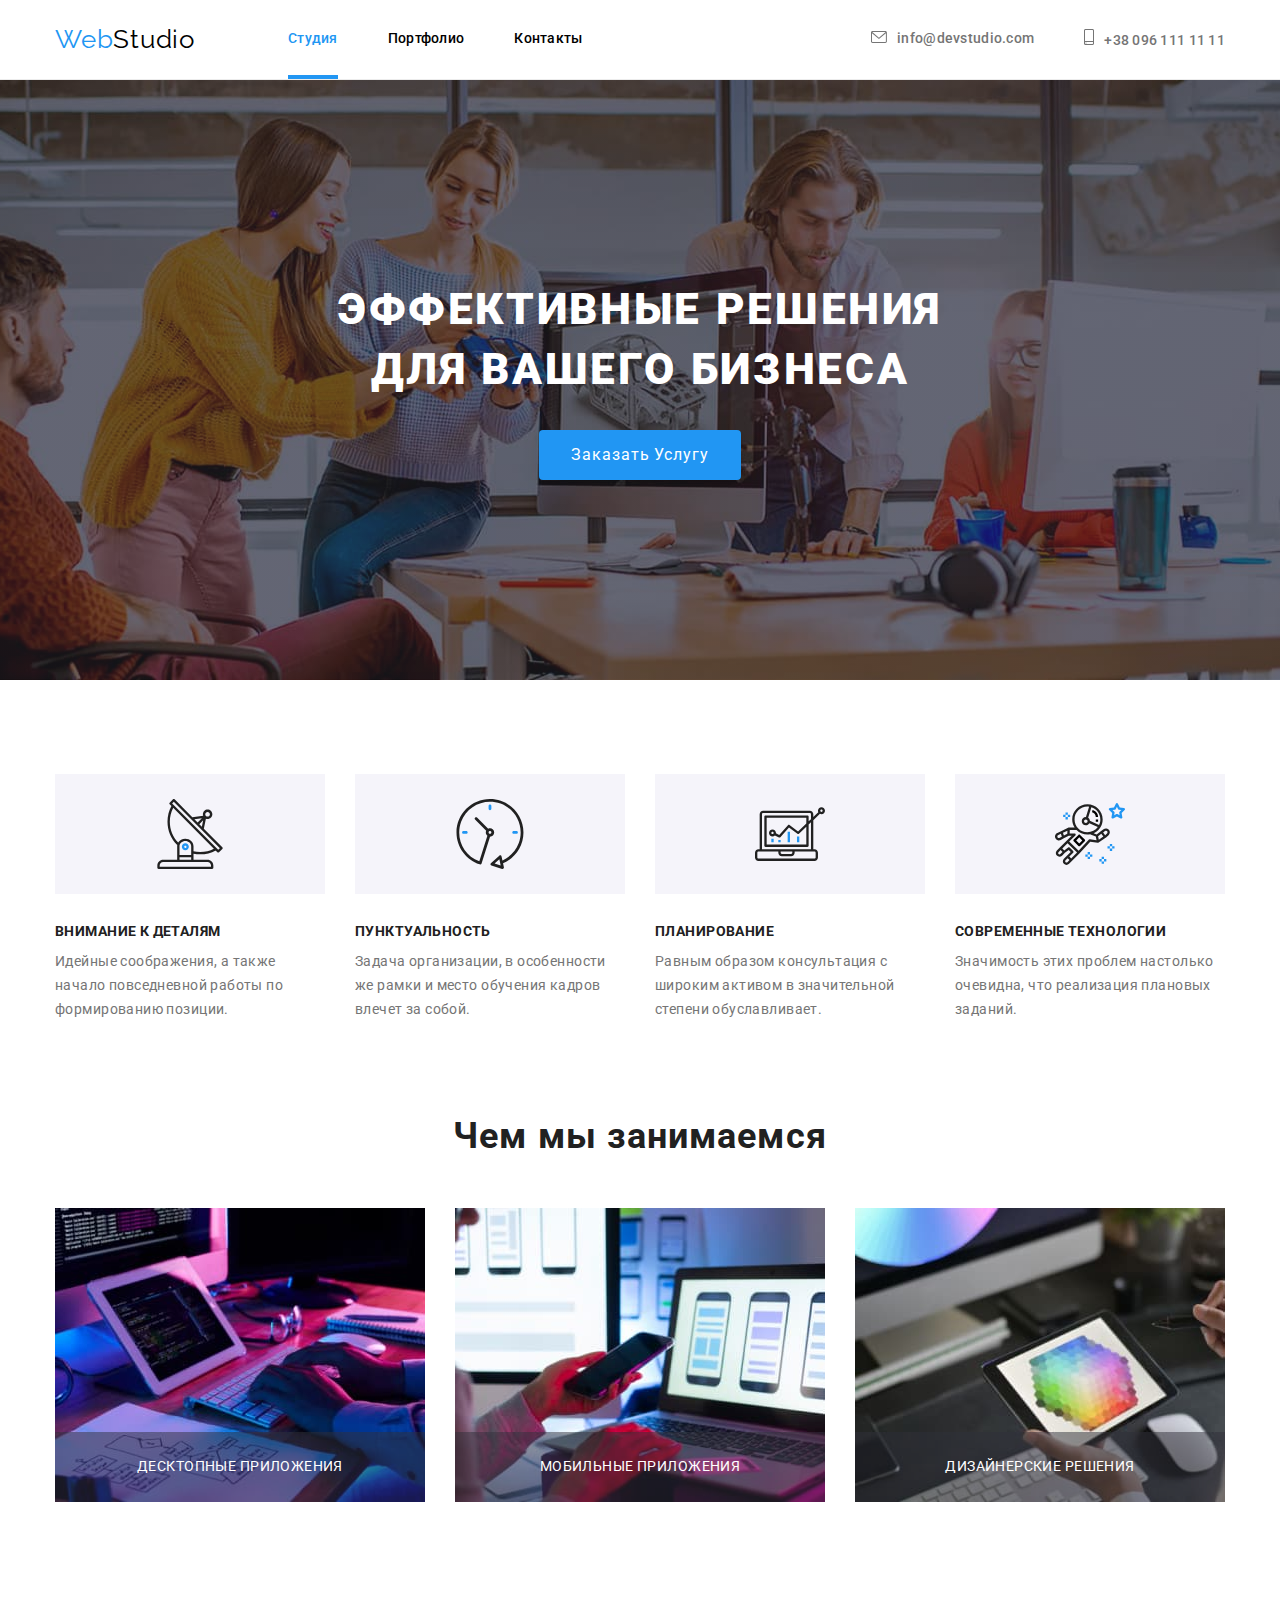
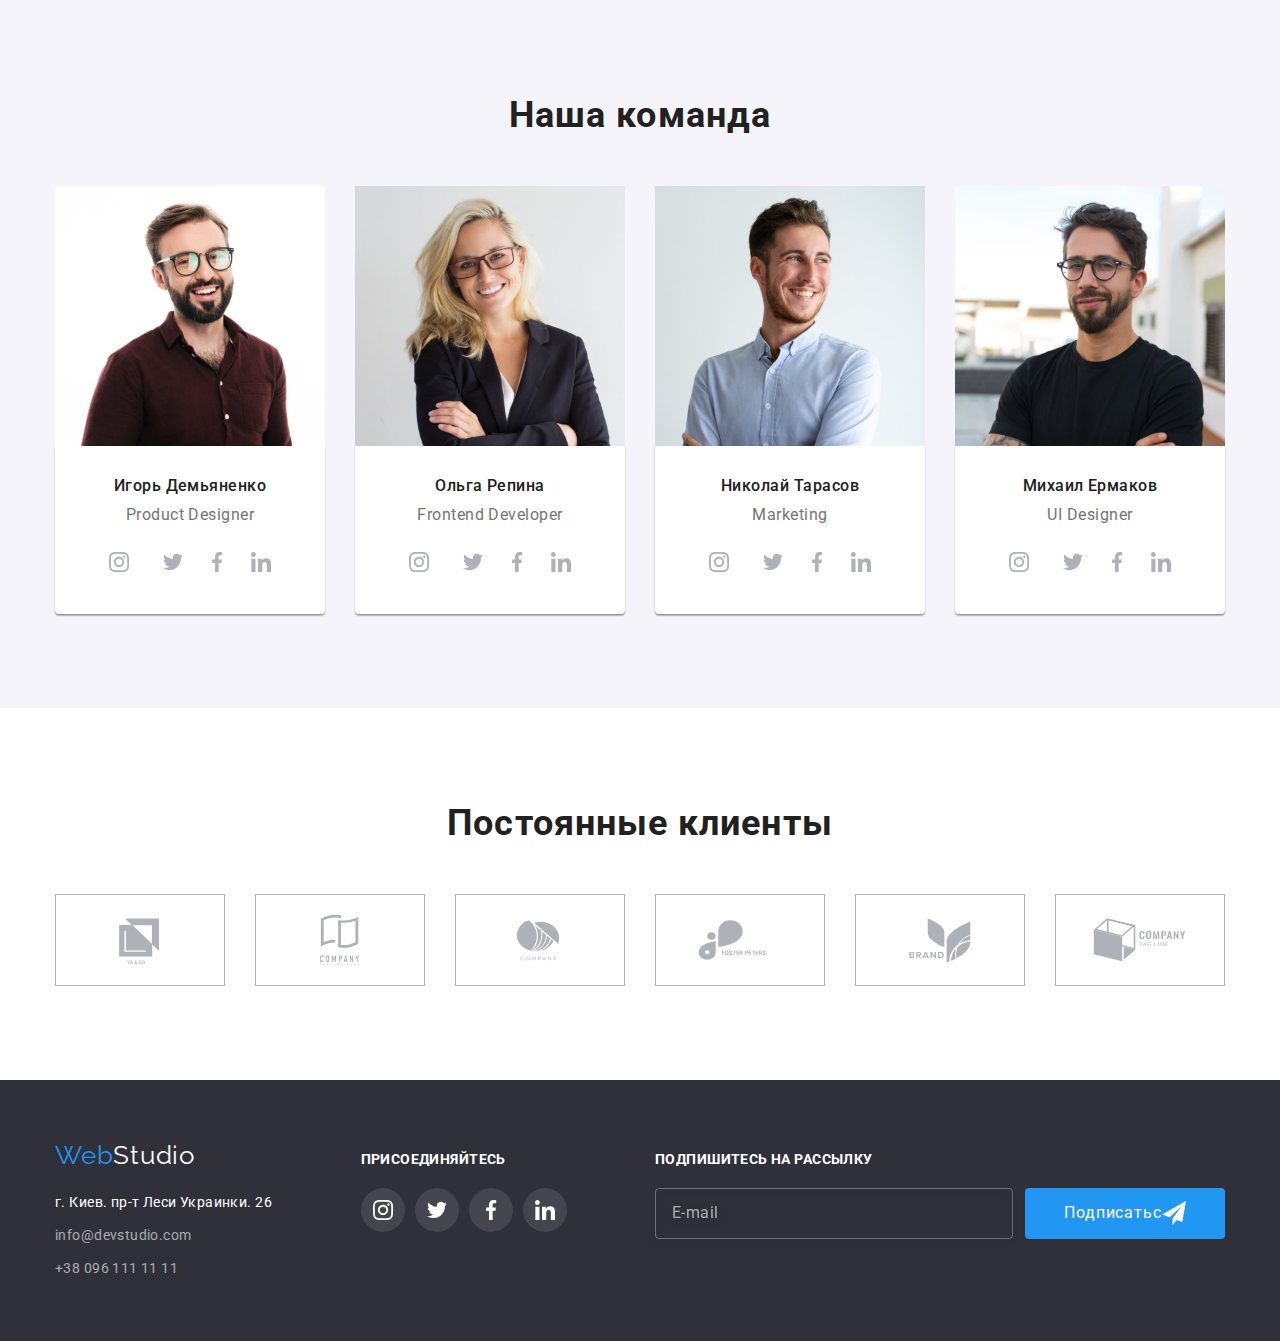
==== commit 9fd3afe2: "finish work with sass" ====
--- a/index.html
+++ b/index.html
@@ -7,7 +7,6 @@
     <title>WebStudio</title>
     <link rel="stylesheet" href="https://fonts.googleapis.com/css2?family=Raleway:wght@700&family=Roboto:wght@400;500;700;900&display=swap">
     <link rel="stylesheet" href="https://cdnjs.cloudflare.com/ajax/libs/modern-normalize/1.0.0/modern-normalize.min.css" />
-    <!-- <link rel="stylesheet" href="./style.css"> -->
     <link rel="stylesheet" href="./css/main.min.css">
   </head>
   <body class="body">
@@ -332,7 +331,7 @@
           <div class="footer__section">
             <div>
         <a class="logo__footer logo link " href="WebStudio">Web<span class="logo__word logo__word--light">Studio</span></a>
-        <address> 
+        <address class="address"> 
          <ul class="contacts  list no-size">
             <li class="contacts__item--footer"><a class="contacts__link contacts__link--footer footer__google-address link" href="https://goo.gl/maps/u1JJwSSeLyqYVt8B6" target="blank" rel="noreferrer noopener">г.
                 Киев. пр-т
--- a/css/main.min.css
+++ b/css/main.min.css
@@ -1,2 +1,2 @@
-:root{--hover-focus-color-others: #2196f3;--hover-focus-color-importmant-button: #188ce8;--akcent-color: #2196f3;--title-color-light: #ffffff;--title-color-dark: #212121;--text-color-dark: #757575;--contacts-color-dark: #757575;--contacts-color-light: rgba(255, 255, 255, 0.6);--logo-word-dark: #000000;--logo-word-light: #ffffff;--text-color-light: #ffffff;--border-color: #ececec;--background-color: #f5f4fa;--transition-duration: 250ms;--transition-timing-function: cubic-bezier(0.4, 0, 0.2, 1)}.body{font-family:"roboto", sans-serif;margin:0}.no-size{margin:0;padding:0}.image{display:block}.address{font-style:inherit}.list{list-style:none}.link{text-decoration:none}.visually-hidden{position:absolute;width:1px;height:1px;overflow:hidden;border:0;padding:0;clip:rect(0, 0, 0, 0);clip-path:inset(50%);margin:-1px}.container{width:1200px;padding-left:15px;padding-right:15px;margin:0 auto}.section{padding-top:94px;padding-bottom:94px}.second-title{font-size:36px;line-height:1.17;text-align:center;letter-spacing:0.03em;color:var(--title-color-dark)}.second-title--margin-bottom{margin-bottom:50px}.third-title{font-size:14px;line-height:1.14;letter-spacing:0.03em;text-transform:uppercase}.logo{display:block;font-family:"Raleway", sans-serif;font-size:26px;line-height:1.19em;letter-spacing:0.03em;color:var(--akcent-color)}.logo__word{display:inline-block}.logo__word--dark{color:var(--logo-word-dark)}.nav-list{display:flex}.nav__item{font-weight:500;font-size:14px;line-height:1.14;letter-spacing:0.02em;text-transform:capitalize;position:relative;color:var(--title-color-third)}.nav__item:not(:last-child){margin-right:50px}.nav__link{transition:color var(--transition-duration) var(--transition-timing-function);color:currentColor}.nav__link:hover,.nav__link:focus{color:var(--hover-focus-color-others)}.nav__link--active{color:var(--hover-focus-color-others)}.nav__link--active::after{content:"";width:100%;height:4px;background-color:var(--akcent-color);display:block;position:absolute;bottom:-32px}.contacts__item{font-weight:500;font-size:14px;line-height:1.14;letter-spacing:0.02em;color:var(--contacts-color-dark)}.contacts__item:not(:last-child){margin-right:50px}.contacts__link{transition:color var(--transition-duration) var(--transition-timing-function);color:currentColor}.contacts__link:hover,.contacts__link:focus{color:var(--hover-focus-color-others)}.contacts__link:hover .contacts__icon,.contacts__link:focus .contacts__icon{fill:var(--hover-focus-color-others)}.contacts__icon{margin-right:10px;fill:var(--contacts-color-dark);transition:fill var(--transition-duration) var(--transition-timing-function)}.btn{font-family:inherit;text-align:center;text-transform:capitalize;border:0;border-radius:4px;cursor:pointer;color:var(--title-color-third);background-color:var(--background-color);transition:color var(--transition-duration) var(--transition-timing-function),background-color var(--transition-duration) var(--transition-timing-function),box-shadow var(--transition-duration) var(--transition-timing-function)}.specialiti{display:flex}.specialiti__item{margin-right:30px}.specialiti__item:nth-child(4n+4){margin-right:0px}.specialiti__icons{background-color:var(--background-color);margin-bottom:30px;height:120px;padding:25px 100px}.head{padding-top:24px;padding-bottom:24px;align-items:center;border-bottom:1px solid var(--border-color)}.head__elements{display:flex;align-items:center}.head__logo{margin-right:93px}.head__contacts{margin-left:auto;display:flex;justify-content:center;align-items:center}.hero{padding-top:200px;padding-bottom:200px;background-color:#2f303a;background-image:linear-gradient(rgba(47,48,58,0.4), rgba(47,48,58,0.4)),url(./images/bg-img.jpg);background-repeat:no-repeat;background-position:center;background-size:cover}.hero__title{display:block;margin:0 auto;margin-bottom:30px;width:696px;font-weight:900;font-size:44px;line-height:1.36;text-align:center;text-transform:uppercase;letter-spacing:0.06em;color:var(--title-color-light)}.btn__hero{display:block;margin:0 auto;padding:10px 32px;line-height:1.88;letter-spacing:0.06em;background-color:var(--akcent-color);color:var(--text-color-light);box-shadow:0px 4px 4px rgba(0,0,0,0.15)}.btn__hero:hover,.btn__hero:focus{background-color:var(--hover-focus-color-importmant-button)}.specialiti__item--features{width:270px}.specialiti__title-features{margin-bottom:10px;color:var(--title-color-dark)}.specialiti__text-features{letter-spacing:0.03em;font-size:14px;line-height:1.71;color:var(--text-color-dark)}
+:root{--hover-focus-color-others: #2196f3;--hover-focus-color-importmant-button: #188ce8;--akcent-color: #2196f3;--title-color-light: #ffffff;--title-color-dark: #212121;--text-color-dark: #757575;--contacts-color-dark: #757575;--contacts-color-light: rgba(255, 255, 255, 0.6);--logo-word-dark: #000000;--logo-word-light: #ffffff;--text-color-light: #ffffff;--border-color: #ececec;--background-color: #f5f4fa;--transition-duration: 250ms;--transition-timing-function: cubic-bezier(0.4, 0, 0.2, 1)}.body{font-family:"roboto", sans-serif;margin:0}.no-size{margin:0;padding:0}.image{display:block}.address{font-style:inherit}.list{list-style:none}.link{text-decoration:none}.visually-hidden{position:absolute;width:1px;height:1px;overflow:hidden;border:0;padding:0;clip:rect(0, 0, 0, 0);clip-path:inset(50%);margin:-1px}.container{width:1200px;padding-left:15px;padding-right:15px;margin:0 auto}.section{padding-top:94px;padding-bottom:94px}.second-title{font-size:36px;line-height:1.17;text-align:center;letter-spacing:0.03em;color:var(--title-color-dark)}.second-title--margin-bottom{margin-bottom:50px}.third-title{font-size:14px;line-height:1.14;letter-spacing:0.03em;text-transform:uppercase}.logo{display:block;font-family:"Raleway", sans-serif;font-size:26px;line-height:1.19em;letter-spacing:0.03em;color:var(--akcent-color)}.logo__word{display:inline-block}.logo__word--dark{color:var(--logo-word-dark)}.logo__word--light{color:var(--logo-word-light)}.nav-list{display:flex}.nav__item{font-weight:500;font-size:14px;line-height:1.14;letter-spacing:0.02em;text-transform:capitalize;position:relative;color:var(--title-color-third)}.nav__item:not(:last-child){margin-right:50px}.nav__link{transition:color var(--transition-duration) var(--transition-timing-function);color:currentColor}.nav__link:hover,.nav__link:focus{color:var(--hover-focus-color-others)}.nav__link--active{color:var(--hover-focus-color-others)}.nav__link--active::after{content:"";width:100%;height:4px;background-color:var(--akcent-color);display:block;position:absolute;bottom:-32px}.contacts__item{font-weight:500;font-size:14px;line-height:1.14;letter-spacing:0.02em;color:var(--contacts-color-dark)}.contacts__item:not(:last-child){margin-right:50px}.contacts__link{transition:color var(--transition-duration) var(--transition-timing-function);color:currentColor}.contacts__link:hover,.contacts__link:focus{color:var(--hover-focus-color-others)}.contacts__link:hover .contacts__icon,.contacts__link:focus .contacts__icon{fill:var(--hover-focus-color-others)}.contacts__icon{margin-right:10px;fill:var(--contacts-color-dark);transition:fill var(--transition-duration) var(--transition-timing-function)}.btn{font-family:inherit;text-align:center;text-transform:capitalize;border:0;border-radius:4px;cursor:pointer;color:var(--title-color-third);background-color:var(--background-color);transition:color var(--transition-duration) var(--transition-timing-function),background-color var(--transition-duration) var(--transition-timing-function),box-shadow var(--transition-duration) var(--transition-timing-function)}.specialiti{display:flex}.specialiti__item{margin-right:30px}.specialiti__item:nth-child(4n+4){margin-right:0px}.specialiti__icons{background-color:var(--background-color);margin-bottom:30px;height:120px;padding:25px 100px}.specialiti__blok-text-elements{box-shadow:0px 1px 3px rgba(0,0,0,0.12),0px 1px 1px rgba(0,0,0,0.14),0px 2px 1px rgba(0,0,0,0.2);border-radius:0px 0px 4px 4px;background-color:#ffffff;padding-top:30px;padding-bottom:30px}.grade{display:flex;flex-wrap:wrap;margin-top:-30px;margin-left:-30px}.grade__item{margin-top:30px;margin-left:30px;flex-basis:calc(100% / 3 - 30px)}.grade__blok{position:relative}.grade__text{display:flex;justify-content:center;align-items:center;font-size:14px;line-height:1.14em;letter-spacing:0.03em;text-transform:uppercase;color:var(--text-color-light);width:100%;min-height:70px;background-color:#2f303a80;position:absolute;top:224px}.grade__overflow{font-size:18px;line-height:1.56em;letter-spacing:0.03em;color:var(--text-color-light);padding:63px 24px;position:absolute;width:100%;height:100%;background-color:#2196f390;top:0;left:0;transform:translateY(100%);transition:transform var(--transition-duration) var(--transition-timing-function)}.grade__element-text{padding:19px 23px;background-color:#fff;border-right:1px solid #eeeeee;border-bottom:1px solid #eeeeee;border-left:1px solid #eeeeee}.social-links{display:flex;justify-content:center}.social-links__item{display:flex;justify-content:center;align-items:center}.social-links__item:not(:last-child){margin-right:10px}.social-links__link{width:44px;height:44px;border-radius:50%;transition:background-color var(--transition-duration) var(--transition-timing-function)}.social-links__icon{width:44px;height:44px;fill:#afb1b8;padding:12px;transition:fill var(--transition-duration) var(--transition-timing-function)}.input{color:var(--akcent-color);cursor:pointer;border-radius:4px;border:1px solid rgba(33,33,33,0.2);box-sizing:border-box;transition:border-color var(--transition-duration) var(--transition-timing-function)}.backdrop{width:100vw;height:100vh;background-color:rgba(0,0,0,0.2);position:fixed;top:0;transition:opacity var(--transition-duration) var(--transition-timing-function),visibility var(--transition-duration) var(--transition-timing-function)}.is-hidden{visibility:hidden;opacity:0;pointer-events:none}.is-hidden .modalwindow{transform:scale(0.3);transition:transform var(--transition-duration) var(--transition-timing-function)}.modalwindow{width:528px;min-height:510px;background-color:#ffffff;position:absolute;top:50%;left:50%;box-shadow:0px 1px 3px rgba(0,0,0,0.12),0px 1px 1px rgba(0,0,0,0.14),0px 2px 1px rgba(0,0,0,0.2);border-radius:4px;transform:translate(-50%, -50%) scale(1);transition:transform var(--transition-duration) var(--transition-timing-function)}.modalwindow__btn-close{width:30px;height:30px;border-color:#00000010;border-radius:50%;background-color:#ffffff;display:flex;justify-content:center;align-items:center;position:absolute;top:12px;right:8px;box-shadow:0px 1px 3px rgba(0,0,0,0.12);transition:border-color var(--transition-duration) var(--transition-timing-function),fill var(--transition-duration) var(--transition-timing-function),box-shadow var(--transition-duration) var(--transition-timing-function)}.modalwindow__btn-close:hover,.modalwindow__btn-close:focus{box-shadow:0px 1px 1px rgba(0,0,0,0.14),0px 2px 1px rgba(0,0,0,0.2);outline:none;fill:var(--hover-focus-color-others)}.form{width:100%;height:100%;padding:40px;display:flex;flex-direction:column}.form__title{font-size:20px;line-height:1.15em;text-align:center;letter-spacing:0.03em;color:#212121;margin-bottom:12px}.form__label-text{font-size:12px;line-height:1.17em;letter-spacing:0.01em;color:#757575}.form__label-text:not(:last-child){margin-bottom:10px}.form__box-svg{display:block;position:relative}.form__input{width:100%;min-height:40px;padding:12px 12px 12px 30px}.form__comment{padding:12px 16px;resize:none;width:100%;min-height:120px}.form__comment::placeholder{font-size:14px;line-height:1.14em;letter-spacing:0.01em;color:rgba(117,117,117,0.5)}.form__input:hover,.form__input:focus,.form__comment:hover,.form__comment:focus{border-color:var(--akcent-color);outline-color:var(--akcent-color)}.form-icon{position:absolute;left:12px;top:50%;transform:translateY(-50%);transition:fill var(--transition-duration) var(--transition-timing-function)}.form__input:hover+.form-icon,.form__input:focus+.form-icon{fill:var(--akcent-color)}.form__btn--modal{align-self:center;min-width:200px;min-height:50px;background-color:var(--akcent-color);font-size:16px;line-height:1.88em;text-align:center;letter-spacing:0.06em;color:var(--text-color-light)}.form--btn:hover,.form--btn:hover{outline-color:var(--hover-focus-color-importmant-button);background-color:var(--hover-focus-color-importmant-button)}.checkebox__label{font-size:14px;line-height:1.71em;letter-spacing:0.03em;color:#757575;display:flex;justify-content:center;align-items:center;margin-bottom:30px;position:relative}.checekebox__icon{display:block;cursor:pointer;width:16px;height:16px;margin-right:7px;border:2px solid #212121;border-radius:4px;background-color:#ffffff;fill:transparent;transition:background-color var(--transition-duration) var(--transition-timing-function),box-shadow var(--transition-duration) var(--transition-timing-function)}.checkebox__input:hover+.checekebox__icon,.checkebox__input:focus+.checekebox__icon{box-shadow:0px 1px 2px var(--akcent-color),0px 2px 7px var(--akcent-color)}.checkebox__input:checked+.checekebox__icon{border:none;background-color:var(--akcent-color);fill:#ffffff}.checekebox__link{cursor:pointer;color:var(--akcent-color);display:block;margin-left:5px;position:relative}.checekebox__link:hover,.checekebox__link:focus{outline-color:var(--hover-focus-color-importmant-button)}.checekebox__link::after{content:"";display:block;width:100%;height:1px;background-color:var(--akcent-color);position:absolute;bottom:3px}.head{padding-top:24px;padding-bottom:24px;align-items:center;border-bottom:1px solid var(--border-color)}.head__elements{display:flex;align-items:center}.head__logo{margin-right:93px}.head__contacts{margin-left:auto;display:flex;justify-content:center;align-items:center}.hero{padding-top:200px;padding-bottom:200px;background-color:#2f303a;background-image:linear-gradient(rgba(47,48,58,0.4), rgba(47,48,58,0.4)),url("../images/bg-img.jpg");background-repeat:no-repeat;background-position:center;background-size:cover}.hero__title{display:block;margin:0 auto;margin-bottom:30px;width:696px;font-weight:900;font-size:44px;line-height:1.36;text-align:center;text-transform:uppercase;letter-spacing:0.06em;color:var(--title-color-light)}.btn__hero{display:block;margin:0 auto;padding:10px 32px;line-height:1.88;letter-spacing:0.06em;background-color:var(--akcent-color);color:var(--text-color-light);box-shadow:0px 4px 4px rgba(0,0,0,0.15)}.btn__hero:hover,.btn__hero:focus{background-color:var(--hover-focus-color-importmant-button)}.specialiti__item--features{min-width:270px;min-height:75px}.specialiti__title-features{margin-bottom:10px;color:var(--title-color-dark)}.specialiti__text-features{letter-spacing:0.03em;font-size:14px;line-height:1.71em;color:var(--text-color-dark)}.section-what-we-do{padding-bottom:94px}.section-our-team{background-color:var(--background-color)}.specialiti__title-our-team{font-weight:500;font-size:16px;line-height:1.19;letter-spacing:0.03em;color:var(--title-color-dark);text-align:center;margin-bottom:10px}.specialiti__text-our-team{font-size:16px;line-height:1.19;letter-spacing:0.03em;color:var(--text-color-dark);text-align:center;margin-bottom:16px}.social-links__link--our-team:hover,.social-links__link--our-team:focus{background-color:var(--hover-focus-color-others)}.social-links__link--our-team:hover .social-links__icon,.social-links__link--our-team:focus .social-links__icon{fill:#ffffff}.specialiti__item--customers{width:170px;height:92px}.specialiti__item--customers:not(:last-child){margin-right:30px}.specialiti__link--customers{width:100%;height:100%;display:flex;border:1px solid #afb1b8;padding:16px 32px;transition:border-color var(--transition-duration) var(--transition-timing-function)}.specialiti__icons--customers{fill:#afb1b8;transition:fill var(--transition-duration) var(--transition-timing-function)}.specialiti__link--customers:hover,.specialiti__link--customers:focus{border-color:var(--hover-focus-color-others)}.specialiti__link--customers:hover .specialiti__icons--customers,.specialiti__link--customers:focus .specialiti__icons--customers{fill:var(--hover-focus-color-others)}.footer{background-color:#2f303a;padding-top:60px;padding-bottom:60px}.footer__section{display:flex;align-items:baseline;justify-content:space-between}.logo__footer{margin-bottom:20px}.contacts__item--footer{font-size:14px;line-height:1.71em;letter-spacing:0.03em}.contacts__item--footer:not(:last-child){margin-bottom:9px}.contacts__link--footer{color:var(--contacts-color-light)}.footer__google-address{transition:color var(--transition-duration) var(--transition-timing-function);color:var(--text-color-light)}.contacts__link--footer:hover,.contacts__link--footer:focus{color:var(--hover-focus-color-others)}.footer__third-title{color:var(--title-color-light);margin-bottom:20px}.footer__social-links__link{background-color:rgba(255,255,255,0.1)}.social-links__icon--footer{fill:var(--text-color-light)}.footer__social-links__link:hover,.footer__social-links__link:focus{background-color:var(--hover-focus-color-others)}.footer__input--position{display:flex}.footer__input{min-width:358px;min-height:50px;margin-right:12px;background-color:transparent;padding:15px 16px;border:1px solid rgba(255,255,255,0.3);filter:drop-shadow(0px 4px 4px rgba(0,0,0,0.15))}.footer__input::placeholder{font-size:16px;line-height:1.25em;letter-spacing:0.03em;color:rgba(255,255,255,0.6)}.footer__input:hover,.footer__input:focus{border-color:var(--akcent-color)}.footer__form-btn{min-width:200px;background-color:var(--akcent-color);font-size:16px;line-height:1.88em;letter-spacing:0.06em;color:var(--text-color-light);padding:0px;display:flex;justify-content:center;align-items:center}.footer__form-btn:hover,.footer__form-btn:focus{background-color:var(--hover-focus-color-importmant-button)}.btn-list--portfolio{display:flex;justify-content:center;margin-bottom:50px}.btn-list__item--margin-right:not(:last-child){margin-right:8px}.btn-list__portfolio--btn{font-weight:500;font-size:16px;line-height:1.66em;text-align:center;letter-spacing:0.03em;color:var(--title-color-dark);padding:6px 22px;min-height:38px}.btn-list__portfolio--btn:hover,.btn-list__portfolio--btn:focus{background-color:var(--hover-focus-color-others);color:var(--text-color-light);box-shadow:0px 3px 1px rgba(0,0,0,0.1),0px 1px 2px rgba(0,0,0,0.08),0px 2px 2px rgba(0,0,0,0.12)}.hero__title--portfolio{margin-bottom:0px}.grade__item--project{text-transform:capitalize;transition:transform var(--transition-duration) var(--transition-timing-function)}.grade__item--project{display:block;transition:box-shadow var(--transition-duration) var(--transition-timing-function)}.grade__item--project:hover,.grade__item--project:focus{box-shadow:0px 1px 1px rgba(0,0,0,0.12),0px 4px 4px rgba(0,0,0,0.06),1px 4px 6px rgba(0,0,0,0.16)}.grade__link--project:hover .grade__overflow,.grade__link--project:focus .grade__overflow{transform:translateY(0)}.grade__blok--project{overflow:hidden}.grade__title--project{font-size:18px;line-height:2;letter-spacing:0.03em;color:var(--title-color-dark)}.grade__text--project{font-size:16px;line-height:1.88;letter-spacing:0.03em;color:var(--text-color-dark)}
 /*# sourceMappingURL=main.min.css.map */